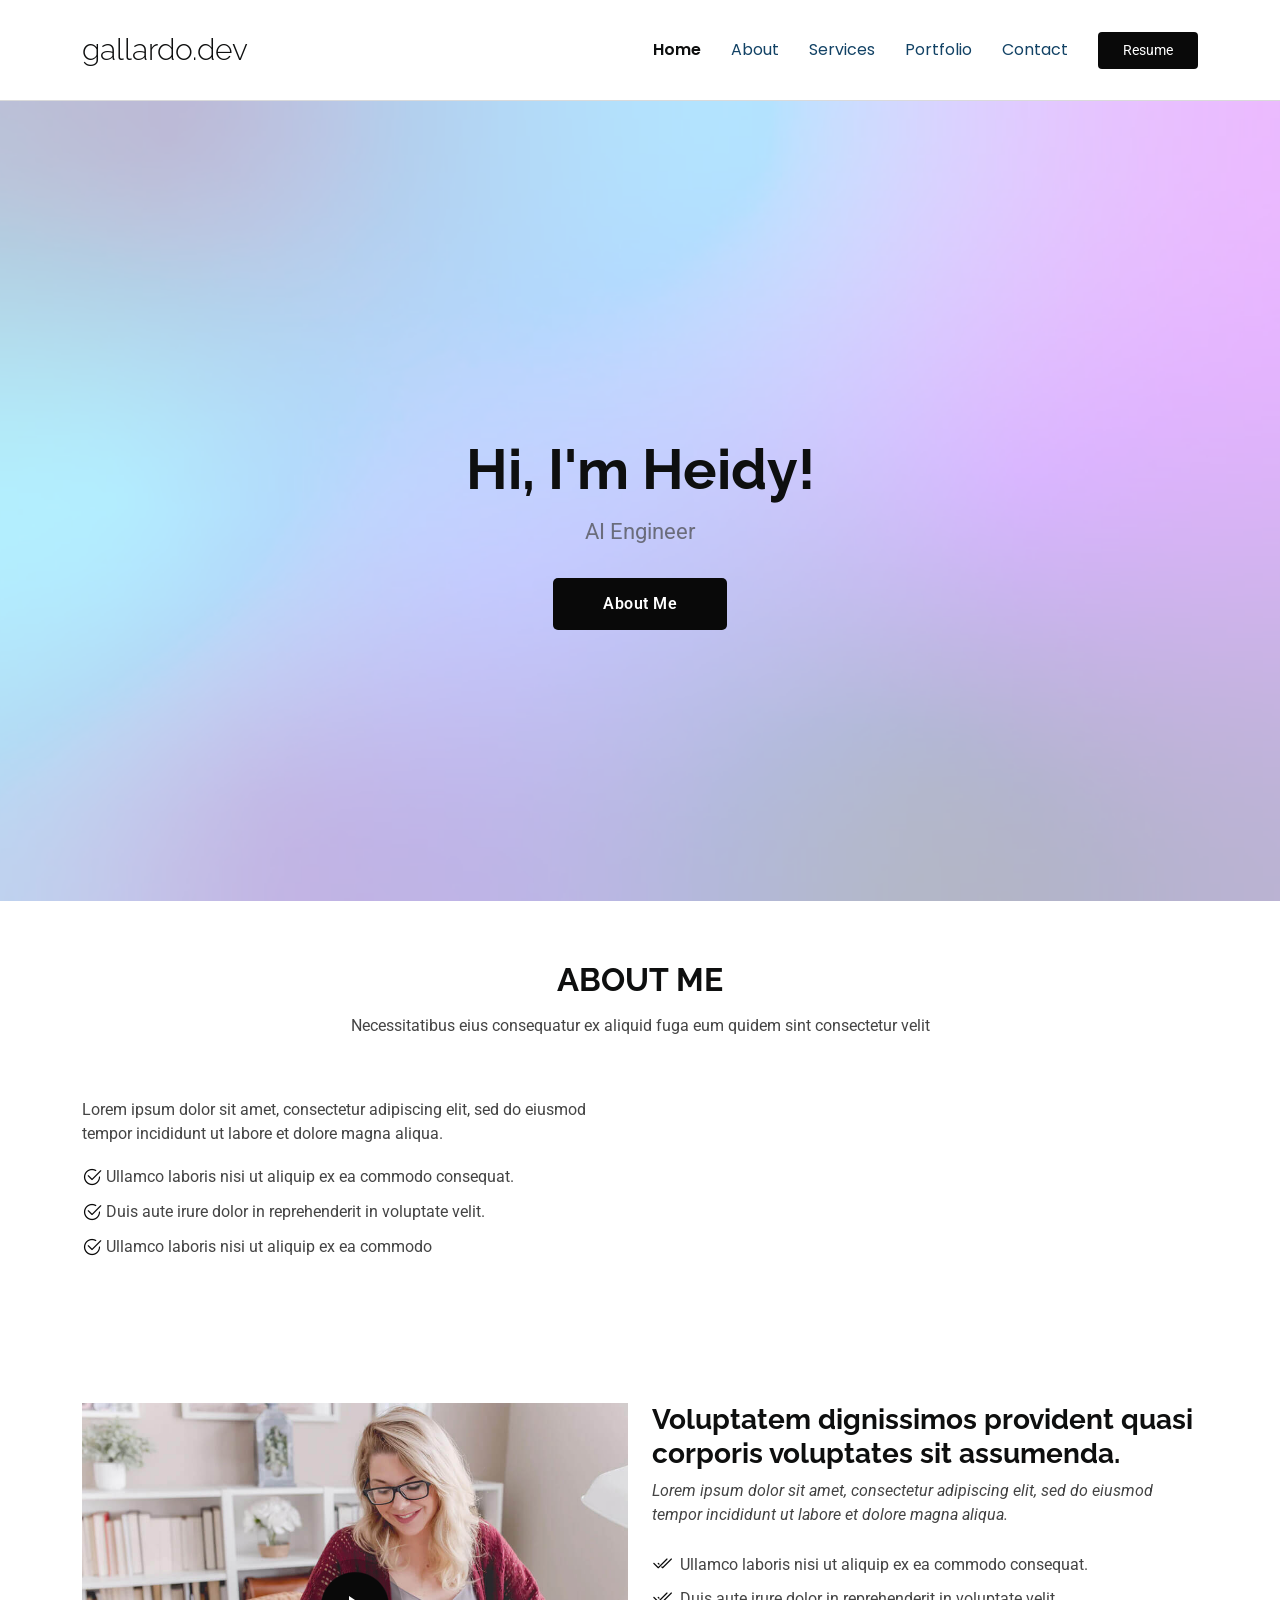
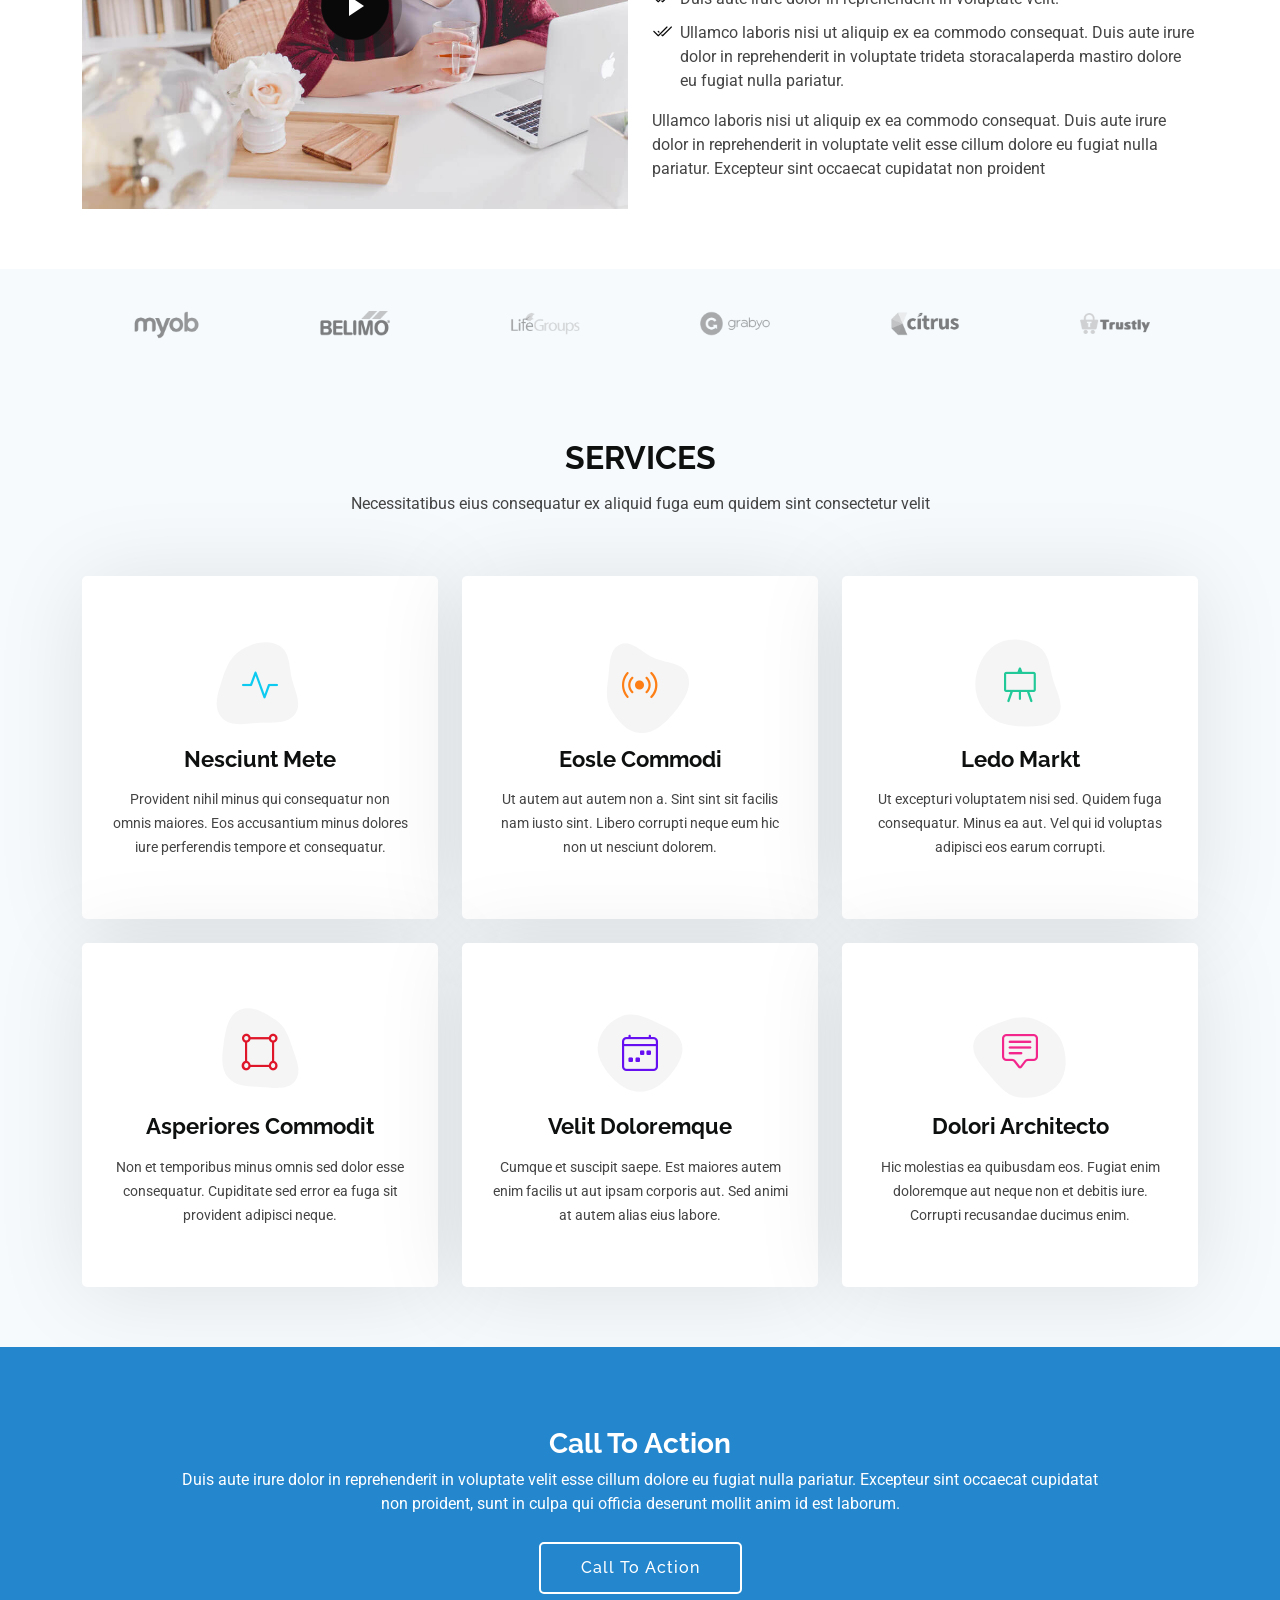
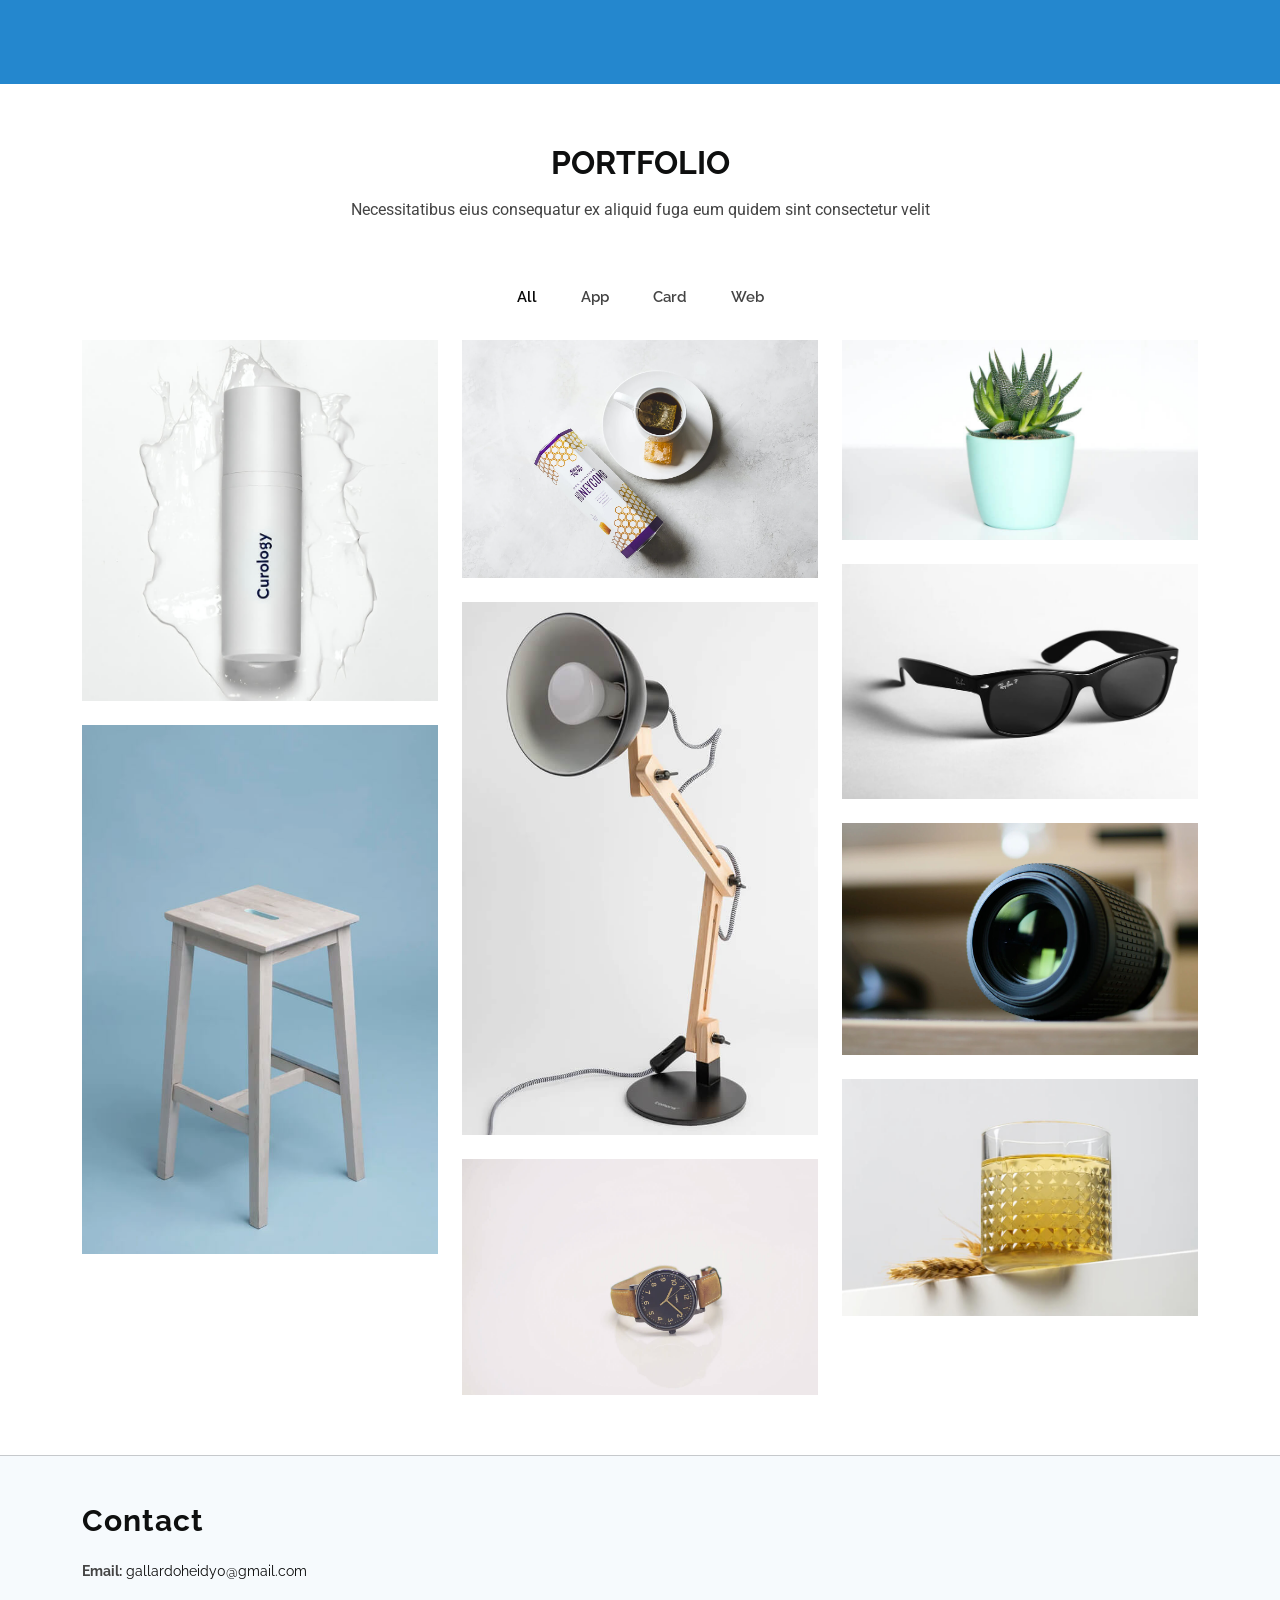
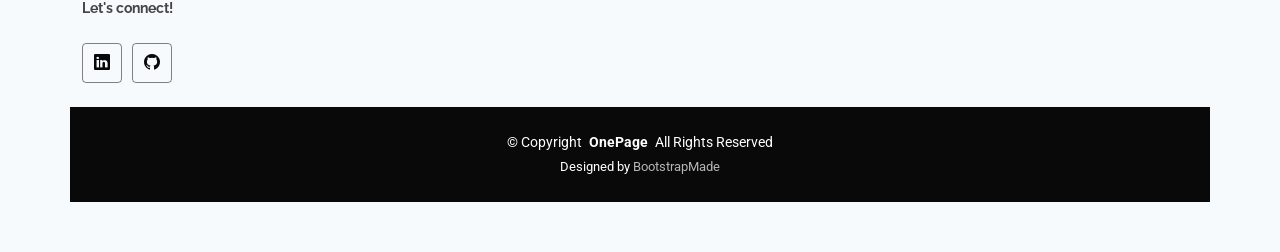
==== index.html @ 9259b92a "template theme updated" ====
<!DOCTYPE html>
<html lang="en">

<head>
  <meta charset="utf-8">
  <meta content="width=device-width, initial-scale=1.0" name="viewport">
  <title>Heidy Gallardo</title>
  <meta content="" name="description">
  <meta content="" name="keywords">

  <!-- Favicons -->
  <link href="assets/img/favicon.png" rel="icon">
  <link href="assets/img/apple-touch-icon.png" rel="apple-touch-icon">

  <!-- Fonts -->
  <link href="https://fonts.googleapis.com" rel="preconnect">
  <link href="https://fonts.gstatic.com" rel="preconnect" crossorigin>
  <link href="https://fonts.googleapis.com/css2?family=Roboto:ital,wght@0,100;0,300;0,400;0,500;0,700;0,900;1,100;1,300;1,400;1,500;1,700;1,900&family=Poppins:ital,wght@0,100;0,200;0,300;0,400;0,500;0,600;0,700;0,800;0,900;1,100;1,200;1,300;1,400;1,500;1,600;1,700;1,800;1,900&family=Raleway:ital,wght@0,100;0,200;0,300;0,400;0,500;0,600;0,700;0,800;0,900;1,100;1,200;1,300;1,400;1,500;1,600;1,700;1,800;1,900&display=swap" rel="stylesheet">

  <!-- Vendor CSS Files -->
  <link href="assets/vendor/bootstrap/css/bootstrap.min.css" rel="stylesheet">
  <link href="assets/vendor/bootstrap-icons/bootstrap-icons.css" rel="stylesheet">
  <link href="assets/vendor/aos/aos.css" rel="stylesheet">
  <link href="assets/vendor/glightbox/css/glightbox.min.css" rel="stylesheet">
  <link href="assets/vendor/swiper/swiper-bundle.min.css" rel="stylesheet">

  <!-- Main CSS File -->
  <link href="assets/css/main.css" rel="stylesheet">

  <!-- =======================================================
  * Template Name: OnePage
  * Template URL: https://bootstrapmade.com/onepage-multipurpose-bootstrap-template/
  * Updated: Jun 29 2024 with Bootstrap v5.3.3
  * Author: BootstrapMade.com
  * License: https://bootstrapmade.com/license/
  ======================================================== -->
</head>

<body class="index-page">

  <header id="header" class="header d-flex align-items-center sticky-top">
    <div class="container-fluid container-xl position-relative d-flex align-items-center">

      <a href="index.html" class="logo d-flex align-items-center me-auto">
        <!-- Uncomment the line below if you also wish to use an image logo -->
        <!-- <img src="assets/img/logo.png" alt=""> -->
        <h1 class="sitename">gallardo.dev</h1>
      </a>

      <nav id="navmenu" class="navmenu">
        <ul>
          <li><a href="#hero" class="active">Home<br></a></li>
          <li><a href="#about">About</a></li>
          <li><a href="#services">Services</a></li>
          <li><a href="#portfolio">Portfolio</a></li>
         
          <li><a href="#footer">Contact</a></li>
        </ul>
        <i class="mobile-nav-toggle d-xl-none bi bi-list"></i>
      </nav>

      <a class="btn-getstarted" href="#">Resume</a>

    </div>
  </header>

  <main class="main">

    <!-- Hero Section -->
    <section id="hero" class="hero section">

      <img src="assets/img/gradient-webpage.jpg" alt="" data-aos="fade-in" class="">

      <div class="container">
        <div class="row justify-content-center" data-aos="zoom-out">
          <div class="col-xl-7 col-lg-9 text-center">
            <h1>Hi, I'm Heidy!</h1>
            <p>AI Engineer</p>
          </div>
        </div>
        <div class="text-center" data-aos="zoom-out" data-aos-delay="100">
          <a href="#about" class="btn-get-started">About Me</a>
        </div>

      </div>

    </section><!-- /Hero Section -->

    <!-- About Section -->
    <section id="about" class="about section">

      <!-- Section Title -->
      <div class="container section-title" data-aos="fade-up">
        <h2>About Me<br></h2>
        <p>Necessitatibus eius consequatur ex aliquid fuga eum quidem sint consectetur velit</p>
      </div><!-- End Section Title -->

      <div class="container">

        <div class="row gy-4">

          <div class="col-lg-6 content" data-aos="fade-up" data-aos-delay="100">
            <p>
              Lorem ipsum dolor sit amet, consectetur adipiscing elit, sed do eiusmod tempor incididunt ut labore et dolore
              magna aliqua.
            </p>
            <ul>
              <li><i class="bi bi-check2-circle"></i> <span>Ullamco laboris nisi ut aliquip ex ea commodo consequat.</span></li>
              <li><i class="bi bi-check2-circle"></i> <span>Duis aute irure dolor in reprehenderit in voluptate velit.</span></li>
              <li><i class="bi bi-check2-circle"></i> <span>Ullamco laboris nisi ut aliquip ex ea commodo</span></li>
            </ul>
          </div>

        

        </div>

      </div>

    </section><!-- /About Section -->


    <!-- About Alt Section -->
    <section id="about-alt" class="about-alt section">

      <div class="container">

        <div class="row gy-4">
          <div class="col-lg-6 position-relative align-self-start" data-aos="fade-up" data-aos-delay="100">
            <img src="assets/img/about.jpg" class="img-fluid" alt="">
            <a href="https://www.youtube.com/watch?v=LXb3EKWsInQ" class="glightbox pulsating-play-btn"></a>
          </div>
          <div class="col-lg-6 content" data-aos="fade-up" data-aos-delay="200">
            <h3>Voluptatem dignissimos provident quasi corporis voluptates sit assumenda.</h3>
            <p class="fst-italic">
              Lorem ipsum dolor sit amet, consectetur adipiscing elit, sed do eiusmod tempor incididunt ut labore et dolore
              magna aliqua.
            </p>
            <ul>
              <li><i class="bi bi-check2-all"></i> <span>Ullamco laboris nisi ut aliquip ex ea commodo consequat.</span></li>
              <li><i class="bi bi-check2-all"></i> <span>Duis aute irure dolor in reprehenderit in voluptate velit.</span></li>
              <li><i class="bi bi-check2-all"></i> <span>Ullamco laboris nisi ut aliquip ex ea commodo consequat. Duis aute irure dolor in reprehenderit in voluptate trideta storacalaperda mastiro dolore eu fugiat nulla pariatur.</span></li>
            </ul>
            <p>
              Ullamco laboris nisi ut aliquip ex ea commodo consequat. Duis aute irure dolor in reprehenderit in voluptate
              velit esse cillum dolore eu fugiat nulla pariatur. Excepteur sint occaecat cupidatat non proident
            </p>
          </div>
        </div>

      </div>

    </section><!-- /About Alt Section -->

    <!-- Clients Section -->
    <section id="clients" class="clients section light-background">

      <div class="container" data-aos="fade-up">

        <div class="row gy-4">

          <div class="col-xl-2 col-md-3 col-6 client-logo">
            <img src="assets/img/clients/client-1.png" class="img-fluid" alt="">
          </div><!-- End Client Item codepath-->

          <div class="col-xl-2 col-md-3 col-6 client-logo">
            <img src="assets/img/clients/client-2.png" class="img-fluid" alt="">
          </div><!-- End Client Item rewriting the code-->

          <div class="col-xl-2 col-md-3 col-6 client-logo">
            <img src="assets/img/clients/client-3.png" class="img-fluid" alt="">
          </div><!-- End Client Item utrgv -->

          <div class="col-xl-2 col-md-3 col-6 client-logo">
            <img src="assets/img/clients/client-4.png" class="img-fluid" alt="">
          </div><!-- End Client Item -->

          <div class="col-xl-2 col-md-3 col-6 client-logo">
            <img src="assets/img/clients/client-5.png" class="img-fluid" alt="">
          </div><!-- End Client Item -->

          <div class="col-xl-2 col-md-3 col-6 client-logo">
            <img src="assets/img/clients/client-6.png" class="img-fluid" alt="">
          </div><!-- End Client Item -->

        </div>

      </div>

    </section><!-- /Clients Section -->

    

    <!-- Services Section -->
    <section id="services" class="services section light-background">

      <!-- Section Title -->
      <div class="container section-title" data-aos="fade-up">
        <h2>Services</h2>
        <p>Necessitatibus eius consequatur ex aliquid fuga eum quidem sint consectetur velit</p>
      </div><!-- End Section Title -->

      <div class="container">

        <div class="row gy-4">

          <div class="col-lg-4 col-md-6" data-aos="fade-up" data-aos-delay="100">
            <div class="service-item item-cyan position-relative">
              <div class="icon">
                <svg width="100" height="100" viewBox="0 0 600 600" xmlns="http://www.w3.org/2000/svg">
                  <path stroke="none" stroke-width="0" fill="#f5f5f5" d="M300,521.0016835830174C376.1290562159157,517.8887921683347,466.0731472004068,529.7835943286574,510.70327084640275,468.03025145048787C554.3714126377745,407.6079735673963,508.03601936045806,328.9844924480964,491.2728898941984,256.3432110539036C474.5976632858925,184.082847569629,479.9380746630129,96.60480741107993,416.23090153303,58.64404602377083C348.86323505073057,18.502131276798302,261.93793281208167,40.57373210992963,193.5410806939664,78.93577620505333C130.42746243093433,114.334589627462,98.30271207620316,179.96522072025542,76.75703585869454,249.04625023123273C51.97151888228291,328.5150500222984,13.704378332031375,421.85034740162234,66.52175969318436,486.19268352777647C119.04800174914682,550.1803526380478,217.28368757567262,524.383925680826,300,521.0016835830174"></path>
                </svg>
                <i class="bi bi-activity"></i>
              </div>
              <a href="service-details.html" class="stretched-link">
                <h3>Nesciunt Mete</h3>
              </a>
              <p>Provident nihil minus qui consequatur non omnis maiores. Eos accusantium minus dolores iure perferendis tempore et consequatur.</p>
            </div>
          </div><!-- End Service Item -->

          <div class="col-lg-4 col-md-6" data-aos="fade-up" data-aos-delay="200">
            <div class="service-item item-orange position-relative">
              <div class="icon">
                <svg width="100" height="100" viewBox="0 0 600 600" xmlns="http://www.w3.org/2000/svg">
                  <path stroke="none" stroke-width="0" fill="#f5f5f5" d="M300,582.0697525312426C382.5290701553225,586.8405444964366,449.9789794690241,525.3245884688669,502.5850820975895,461.55621195738473C556.606425686781,396.0723002908107,615.8543463187945,314.28637112970534,586.6730223649479,234.56875336149918C558.9533121215079,158.8439757836574,454.9685369536778,164.00468322053177,381.49747125262974,130.76875717737553C312.15926192815925,99.40240125094834,248.97055460311594,18.661163978235184,179.8680185752513,50.54337015887873C110.5421016452524,82.52863877960104,119.82277516462835,180.83849132639028,109.12597500060166,256.43424936330496C100.08760227029461,320.3096726198365,92.17705696193138,384.0621239912766,124.79988738764834,439.7174275375508C164.83382741302287,508.01625554203684,220.96474134820875,577.5009287672846,300,582.0697525312426"></path>
                </svg>
                <i class="bi bi-broadcast"></i>
              </div>
              <a href="service-details.html" class="stretched-link">
                <h3>Eosle Commodi</h3>
              </a>
              <p>Ut autem aut autem non a. Sint sint sit facilis nam iusto sint. Libero corrupti neque eum hic non ut nesciunt dolorem.</p>
            </div>
          </div><!-- End Service Item -->

          <div class="col-lg-4 col-md-6" data-aos="fade-up" data-aos-delay="300">
            <div class="service-item item-teal position-relative">
              <div class="icon">
                <svg width="100" height="100" viewBox="0 0 600 600" xmlns="http://www.w3.org/2000/svg">
                  <path stroke="none" stroke-width="0" fill="#f5f5f5" d="M300,541.5067337569781C382.14930387511276,545.0595476570109,479.8736841581634,548.3450877840088,526.4010558755058,480.5488172755941C571.5218469581645,414.80211281144784,517.5187510058486,332.0715597781072,496.52539010469104,255.14436215662573C477.37192572678356,184.95920475031193,473.57363656557914,105.61284051026155,413.0603344069578,65.22779650032875C343.27470386102294,18.654635553484475,251.2091493199835,5.337323636656869,175.0934190732945,40.62881213300186C97.87086631185822,76.43348514350839,51.98124368387456,156.15599469081315,36.44837278890362,239.84606092416172C21.716077023791087,319.22268207091537,43.775223500013084,401.1760424656574,96.891909868211,461.97329694683043C147.22146801428983,519.5804099606455,223.5754009179313,538.201503339737,300,541.5067337569781"></path>
                </svg>
                <i class="bi bi-easel"></i>
              </div>
              <a href="service-details.html" class="stretched-link">
                <h3>Ledo Markt</h3>
              </a>
              <p>Ut excepturi voluptatem nisi sed. Quidem fuga consequatur. Minus ea aut. Vel qui id voluptas adipisci eos earum corrupti.</p>
            </div>
          </div><!-- End Service Item -->

          <div class="col-lg-4 col-md-6" data-aos="fade-up" data-aos-delay="400">
            <div class="service-item item-red position-relative">
              <div class="icon">
                <svg width="100" height="100" viewBox="0 0 600 600" xmlns="http://www.w3.org/2000/svg">
                  <path stroke="none" stroke-width="0" fill="#f5f5f5" d="M300,503.46388370962813C374.79870501325706,506.71871716319447,464.8034551963731,527.1746412648533,510.4981551193396,467.86667711651364C555.9287308511215,408.9015244558933,512.6030010748507,327.5744911775523,490.211057578863,256.5855673507754C471.097692560561,195.9906835881958,447.69079081568157,138.11976852964426,395.19560036434837,102.3242989838813C329.3053358748298,57.3949838291264,248.02791733380457,8.279543830951368,175.87071277845988,42.242879143198664C103.41431057327972,76.34704239035025,93.79494320519305,170.9812938413882,81.28167332365135,250.07896920659033C70.17666984294237,320.27484674793965,64.84698225790005,396.69656628748305,111.28512138212992,450.4950937839243C156.20124167950087,502.5303643271138,231.32542653798444,500.4755392045468,300,503.46388370962813"></path>
                </svg>
                <i class="bi bi-bounding-box-circles"></i>
              </div>
              <a href="service-details.html" class="stretched-link">
                <h3>Asperiores Commodit</h3>
              </a>
              <p>Non et temporibus minus omnis sed dolor esse consequatur. Cupiditate sed error ea fuga sit provident adipisci neque.</p>
              <a href="service-details.html" class="stretched-link"></a>
            </div>
          </div><!-- End Service Item -->

          <div class="col-lg-4 col-md-6" data-aos="fade-up" data-aos-delay="500">
            <div class="service-item item-indigo position-relative">
              <div class="icon">
                <svg width="100" height="100" viewBox="0 0 600 600" xmlns="http://www.w3.org/2000/svg">
                  <path stroke="none" stroke-width="0" fill="#f5f5f5" d="M300,532.3542879108572C369.38199826031484,532.3153073249985,429.10787420159085,491.63046689027357,474.5244479745417,439.17860296908856C522.8885846962883,383.3225815378663,569.1668002868075,314.3205725914397,550.7432151929288,242.7694973846089C532.6665558377875,172.5657663291529,456.2379748765914,142.6223662098291,390.3689995646985,112.34683881706744C326.66090330228417,83.06452184765237,258.84405631176094,53.51806209861945,193.32584062364296,78.48882559362697C121.61183558270385,105.82097193414197,62.805066853699245,167.19869350419734,48.57481801355237,242.6138429142374C34.843463184063346,315.3850353017275,76.69343916112496,383.4422959591041,125.22947124332185,439.3748458443577C170.7312796277747,491.8107796887764,230.57421082200815,532.3932930995766,300,532.3542879108572"></path>
                </svg>
                <i class="bi bi-calendar4-week icon"></i>
              </div>
              <a href="service-details.html" class="stretched-link">
                <h3>Velit Doloremque</h3>
              </a>
              <p>Cumque et suscipit saepe. Est maiores autem enim facilis ut aut ipsam corporis aut. Sed animi at autem alias eius labore.</p>
              <a href="service-details.html" class="stretched-link"></a>
            </div>
          </div><!-- End Service Item -->

          <div class="col-lg-4 col-md-6" data-aos="fade-up" data-aos-delay="600">
            <div class="service-item item-pink position-relative">
              <div class="icon">
                <svg width="100" height="100" viewBox="0 0 600 600" xmlns="http://www.w3.org/2000/svg">
                  <path stroke="none" stroke-width="0" fill="#f5f5f5" d="M300,566.797414625762C385.7384707136149,576.1784315230908,478.7894351017131,552.8928747891023,531.9192734346935,484.94944893311C584.6109503024035,417.5663521118492,582.489472248146,322.67544863468447,553.9536738515405,242.03673114598146C529.1557734026468,171.96086150256528,465.24506316201064,127.66468636344209,395.9583748389544,100.7403814666027C334.2173773831606,76.7482773500951,269.4350130405921,84.62216499799875,207.1952322260088,107.2889140133804C132.92018162631612,134.33871894543012,41.79353780512637,160.00259165414826,22.644507872594943,236.69541883565114C3.319112789854554,314.0945973066697,72.72355303640163,379.243833228382,124.04198916343866,440.3218312028393C172.9286146004772,498.5055451809895,224.45579914871206,558.5317968840102,300,566.797414625762"></path>
                </svg>
                <i class="bi bi-chat-square-text"></i>
              </div>
              <a href="service-details.html" class="stretched-link">
                <h3>Dolori Architecto</h3>
              </a>
              <p>Hic molestias ea quibusdam eos. Fugiat enim doloremque aut neque non et debitis iure. Corrupti recusandae ducimus enim.</p>
              <a href="service-details.html" class="stretched-link"></a>
            </div>
          </div><!-- End Service Item -->

        </div>

      </div>

    </section><!-- /Services Section -->

    <!-- Call To Action Section -->
    <section id="call-to-action" class="call-to-action section accent-background">

      <div class="container">
        <div class="row justify-content-center" data-aos="zoom-in" data-aos-delay="100">
          <div class="col-xl-10">
            <div class="text-center">
              <h3>Call To Action</h3>
              <p>Duis aute irure dolor in reprehenderit in voluptate velit esse cillum dolore eu fugiat nulla pariatur. Excepteur sint occaecat cupidatat non proident, sunt in culpa qui officia deserunt mollit anim id est laborum.</p>
              <a class="cta-btn" href="#">Call To Action</a>
            </div>
          </div>
        </div>
      </div>

    </section><!-- /Call To Action Section -->

    <!-- Portfolio Section -->
    <section id="portfolio" class="portfolio section">

      <!-- Section Title -->
      <div class="container section-title" data-aos="fade-up">
        <h2>Portfolio</h2>
        <p>Necessitatibus eius consequatur ex aliquid fuga eum quidem sint consectetur velit</p>
      </div><!-- End Section Title -->

      <div class="container">

        <div class="isotope-layout" data-default-filter="*" data-layout="masonry" data-sort="original-order">

          <ul class="portfolio-filters isotope-filters" data-aos="fade-up" data-aos-delay="100">
            <li data-filter="*" class="filter-active">All</li>
            <li data-filter=".filter-app">App</li>
            <li data-filter=".filter-product">Card</li>
            <li data-filter=".filter-branding">Web</li>
          </ul><!-- End Portfolio Filters -->

          <div class="row gy-4 isotope-container" data-aos="fade-up" data-aos-delay="200">

            <div class="col-lg-4 col-md-6 portfolio-item isotope-item filter-app">
              <img src="assets/img/masonry-portfolio/masonry-portfolio-1.jpg" class="img-fluid" alt="">
              <div class="portfolio-info">
                <h4>App 1</h4>
                <p>Lorem ipsum, dolor sit</p>
                <a href="assets/img/masonry-portfolio/masonry-portfolio-1.jpg" title="App 1" data-gallery="portfolio-gallery-app" class="glightbox preview-link"><i class="bi bi-zoom-in"></i></a>
                <a href="portfolio-details.html" title="More Details" class="details-link"><i class="bi bi-link-45deg"></i></a>
              </div>
            </div><!-- End Portfolio Item -->

            <div class="col-lg-4 col-md-6 portfolio-item isotope-item filter-product">
              <img src="assets/img/masonry-portfolio/masonry-portfolio-2.jpg" class="img-fluid" alt="">
              <div class="portfolio-info">
                <h4>Product 1</h4>
                <p>Lorem ipsum, dolor sit</p>
                <a href="assets/img/masonry-portfolio/masonry-portfolio-2.jpg" title="Product 1" data-gallery="portfolio-gallery-product" class="glightbox preview-link"><i class="bi bi-zoom-in"></i></a>
                <a href="portfolio-details.html" title="More Details" class="details-link"><i class="bi bi-link-45deg"></i></a>
              </div>
            </div><!-- End Portfolio Item -->

            <div class="col-lg-4 col-md-6 portfolio-item isotope-item filter-branding">
              <img src="assets/img/masonry-portfolio/masonry-portfolio-3.jpg" class="img-fluid" alt="">
              <div class="portfolio-info">
                <h4>Branding 1</h4>
                <p>Lorem ipsum, dolor sit</p>
                <a href="assets/img/masonry-portfolio/masonry-portfolio-3.jpg" title="Branding 1" data-gallery="portfolio-gallery-branding" class="glightbox preview-link"><i class="bi bi-zoom-in"></i></a>
                <a href="portfolio-details.html" title="More Details" class="details-link"><i class="bi bi-link-45deg"></i></a>
              </div>
            </div><!-- End Portfolio Item -->

            <div class="col-lg-4 col-md-6 portfolio-item isotope-item filter-app">
              <img src="assets/img/masonry-portfolio/masonry-portfolio-4.jpg" class="img-fluid" alt="">
              <div class="portfolio-info">
                <h4>App 2</h4>
                <p>Lorem ipsum, dolor sit</p>
                <a href="assets/img/masonry-portfolio/masonry-portfolio-4.jpg" title="App 2" data-gallery="portfolio-gallery-app" class="glightbox preview-link"><i class="bi bi-zoom-in"></i></a>
                <a href="portfolio-details.html" title="More Details" class="details-link"><i class="bi bi-link-45deg"></i></a>
              </div>
            </div><!-- End Portfolio Item -->

            <div class="col-lg-4 col-md-6 portfolio-item isotope-item filter-product">
              <img src="assets/img/masonry-portfolio/masonry-portfolio-5.jpg" class="img-fluid" alt="">
              <div class="portfolio-info">
                <h4>Product 2</h4>
                <p>Lorem ipsum, dolor sit</p>
                <a href="assets/img/masonry-portfolio/masonry-portfolio-5.jpg" title="Product 2" data-gallery="portfolio-gallery-product" class="glightbox preview-link"><i class="bi bi-zoom-in"></i></a>
                <a href="portfolio-details.html" title="More Details" class="details-link"><i class="bi bi-link-45deg"></i></a>
              </div>
            </div><!-- End Portfolio Item -->

            <div class="col-lg-4 col-md-6 portfolio-item isotope-item filter-branding">
              <img src="assets/img/masonry-portfolio/masonry-portfolio-6.jpg" class="img-fluid" alt="">
              <div class="portfolio-info">
                <h4>Branding 2</h4>
                <p>Lorem ipsum, dolor sit</p>
                <a href="assets/img/masonry-portfolio/masonry-portfolio-3.jpg" title="Branding 2" data-gallery="portfolio-gallery-branding" class="glightbox preview-link"><i class="bi bi-zoom-in"></i></a>
                <a href="portfolio-details.html" title="More Details" class="details-link"><i class="bi bi-link-45deg"></i></a>
              </div>
            </div><!-- End Portfolio Item -->

            <div class="col-lg-4 col-md-6 portfolio-item isotope-item filter-app">
              <img src="assets/img/masonry-portfolio/masonry-portfolio-7.jpg" class="img-fluid" alt="">
              <div class="portfolio-info">
                <h4>App 3</h4>
                <p>Lorem ipsum, dolor sit</p>
                <a href="assets/img/masonry-portfolio/masonry-portfolio-7.jpg" title="App 3" data-gallery="portfolio-gallery-app" class="glightbox preview-link"><i class="bi bi-zoom-in"></i></a>
                <a href="portfolio-details.html" title="More Details" class="details-link"><i class="bi bi-link-45deg"></i></a>
              </div>
            </div><!-- End Portfolio Item -->

            <div class="col-lg-4 col-md-6 portfolio-item isotope-item filter-product">
              <img src="assets/img/masonry-portfolio/masonry-portfolio-8.jpg" class="img-fluid" alt="">
              <div class="portfolio-info">
                <h4>Product 3</h4>
                <p>Lorem ipsum, dolor sit</p>
                <a href="assets/img/masonry-portfolio/masonry-portfolio-8.jpg" title="Product 3" data-gallery="portfolio-gallery-product" class="glightbox preview-link"><i class="bi bi-zoom-in"></i></a>
                <a href="portfolio-details.html" title="More Details" class="details-link"><i class="bi bi-link-45deg"></i></a>
              </div>
            </div><!-- End Portfolio Item -->

            <div class="col-lg-4 col-md-6 portfolio-item isotope-item filter-branding">
              <img src="assets/img/masonry-portfolio/masonry-portfolio-9.jpg" class="img-fluid" alt="">
              <div class="portfolio-info">
                <h4>Branding 3</h4>
                <p>Lorem ipsum, dolor sit</p>
                <a href="assets/img/masonry-portfolio/masonry-portfolio-9.jpg" title="Branding 2" data-gallery="portfolio-gallery-branding" class="glightbox preview-link"><i class="bi bi-zoom-in"></i></a>
                <a href="portfolio-details.html" title="More Details" class="details-link"><i class="bi bi-link-45deg"></i></a>
              </div>
            </div><!-- End Portfolio Item -->

          </div><!-- End Portfolio Container -->

        </div>

      </div>

    </section><!-- /Portfolio Section -->


  </main>

  <footer id="footer" class="footer light-background">

    <div class="container footer-top">
      <div class="row gy-4">
        
        <div class="col-lg-5 col-md-12 footer-about">
          <a href="index.html" class="logo d-flex align-items-center">
            <span class="sitename">Contact</span>
          </a>
          <p><strong>Email:</strong> 
            <a href="">  gallardoheidy0@gmail.com</a>
          </p>
          <p>
        
        </p>

        <p><strong>Let's connect!</strong> </p>

          <div class="social-links d-flex mt-4">
            <a href="https://www.linkedin.com/in/heidy-gallardo"><i class="bi bi-linkedin"></i></a>
            <a href="https://github.com/heidygallardo"><i class="bi bi-github"></i></a>

          </div>
        </div>

      
        <!--
        <div class="col-lg-3 col-md-12 footer-contact text-center text-md-start">
          <span class="sitename">Contact</span>
        </div>-->
    

      </div>
    </div>

    <div class="container copyright text-center mt-4">
      <p>© <span>Copyright</span> <strong class="px-1 sitename">OnePage</strong> <span>All Rights Reserved</span></p>
      <div class="credits">
        <!-- All the links in the footer should remain intact. -->
        <!-- You can delete the links only if you've purchased the pro version. -->
        <!-- Licensing information: https://bootstrapmade.com/license/ -->
        <!-- Purchase the pro version with working PHP/AJAX contact form: [buy-url] -->
        Designed by <a href="https://bootstrapmade.com/">BootstrapMade</a>
      </div>
    </div>

  </footer>

  <!-- Scroll Top -->
  <a href="#" id="scroll-top" class="scroll-top d-flex align-items-center justify-content-center"><i class="bi bi-arrow-up-short"></i></a>

  <!-- Preloader -->
  <div id="preloader"></div>

  <!-- Vendor JS Files -->
  <script src="assets/vendor/bootstrap/js/bootstrap.bundle.min.js"></script>
  <script src="assets/vendor/php-email-form/validate.js"></script>
  <script src="assets/vendor/aos/aos.js"></script>
  <script src="assets/vendor/purecounter/purecounter_vanilla.js"></script>
  <script src="assets/vendor/glightbox/js/glightbox.min.js"></script>
  <script src="assets/vendor/swiper/swiper-bundle.min.js"></script>
  <script src="assets/vendor/imagesloaded/imagesloaded.pkgd.min.js"></script>
  <script src="assets/vendor/isotope-layout/isotope.pkgd.min.js"></script>

  <!-- Main JS File -->
  <script src="assets/js/main.js"></script>

</body>

</html>
---- assets/css/main.css ----
/**
* Template Name: OnePage
* Template URL: https://bootstrapmade.com/onepage-multipurpose-bootstrap-template/
* Updated: Jun 29 2024 with Bootstrap v5.3.3
* Author: BootstrapMade.com
* License: https://bootstrapmade.com/license/
*/

/*--------------------------------------------------------------
# Font & Color Variables
# Help: https://bootstrapmade.com/color-system/
--------------------------------------------------------------*/
/* Fonts */
:root {
  --default-font: "Roboto",  system-ui, -apple-system, "Segoe UI", Roboto, "Helvetica Neue", Arial, "Noto Sans", "Liberation Sans", sans-serif, "Apple Color Emoji", "Segoe UI Emoji", "Segoe UI Symbol", "Noto Color Emoji";
  --heading-font: "Raleway",  sans-serif;
  --nav-font: "Poppins",  sans-serif;
}

/*
/* Global Colors - The following color variables are used throughout the website. Updating them here will change the color scheme of the entire website */
:root { 
  --background-color: #ffffff; /* Background color for the entire website, including individual sections */
  --default-color: #444444; /* Default color used for the majority of the text content across the entire website */
  --heading-color: #0e0f0f; /* Color for headings, subheadings and title throughout the website */
  --accent-color: #090909; /* Accent color that represents your brand on the website. It's used for buttons, links, and other elements that need to stand out */
  --surface-color: #ffffff; /* The surface color is used as a background of boxed elements within sections, such as cards, icon boxes, or other elements that require a visual separation from the global background. */
  --contrast-color: #ffffff; /* Contrast color for text, ensuring readability against backgrounds of accent, heading, or default colors. */

  /* original colors: 
  --background-color: #ffffff; 
  --default-color: #444444; 
  --heading-color: #124265; 
  --accent-color: #2487ce; 
  --surface-color: #ffffff; 
  --contrast-color: #ffffff; 
   */

}
/* Global Colors - The following color variables are used throughout the website. Updating them here will change the color scheme of the entire website 
:root { 
  --background-color: #15202B; 
  --default-color: #444444; 
  --heading-color: #fff; 
  --accent-color: #24cec6;
  --surface-color: #ffffff; 
  --contrast-color: #ffffff; 
}
*/

/* Nav Menu Colors - The following color variables are used specifically for the navigation menu. They are separate from the global colors to allow for more customization options */
:root {
  --nav-color: #124265;  /* The default color of the main navmenu links */
  --nav-hover-color: #0e0f0f; /* Applied to main navmenu links when they are hovered over or active */
  --nav-mobile-background-color: #ffffff; /* Used as the background color for mobile navigation menu */
  --nav-dropdown-background-color: #ffffff; /* Used as the background color for dropdown items that appear when hovering over primary navigation items */
  --nav-dropdown-color: #124265; /* Used for navigation links of the dropdown items in the navigation menu. */
  --nav-dropdown-hover-color: #0e0f0f; /* Similar to --nav-hover-color, this color is applied to dropdown navigation links when they are hovered over. */
}

/* Color Presets - These classes override global colors when applied to any section or element, providing reuse of the sam color scheme. */

.light-background {
  --background-color: #f6fafd;
  --surface-color: #ffffff;
}

.dark-background {
  --background-color: #060606;
  --default-color: #ffffff;
  --heading-color: #ffffff;
  --surface-color: #252525;
  --contrast-color: #ffffff;
}

.accent-background {
  --background-color: #2487ce;
  --default-color: #ffffff;
  --heading-color: #ffffff;
  --accent-color: #ffffff;
  --surface-color: #469fdf;
  --contrast-color: #ffffff;
}

/* Smooth scroll */
:root {
  scroll-behavior: smooth;
}

/*--------------------------------------------------------------
# General Styling & Shared Classes
--------------------------------------------------------------*/
body {
  color: var(--default-color);
  background-color: var(--background-color);
  font-family: var(--default-font);
}

a {
  color: var(--accent-color);
  text-decoration: none;
  transition: 0.3s;
}

a:hover {
  color: color-mix(in srgb, var(--accent-color), transparent 25%);
  text-decoration: none;
}

h1,
h2,
h3,
h4,
h5,
h6 {
  color: var(--heading-color);
  font-family: var(--heading-font);
}

/* Pulsating Play Button
------------------------------*/
.pulsating-play-btn {
  width: 94px;
  height: 94px;
  background: radial-gradient(var(--accent-color) 50%, color-mix(in srgb, var(--accent-color), transparent 75%) 52%);
  border-radius: 50%;
  display: block;
  position: relative;
  overflow: hidden;
}

.pulsating-play-btn:before {
  content: "";
  position: absolute;
  width: 120px;
  height: 120px;
  animation-delay: 0s;
  animation: pulsate-play-btn 2s;
  animation-direction: forwards;
  animation-iteration-count: infinite;
  animation-timing-function: steps;
  opacity: 1;
  border-radius: 50%;
  border: 5px solid color-mix(in srgb, var(--accent-color), transparent 30%);
  top: -15%;
  left: -15%;
  background: rgba(198, 16, 0, 0);
}

.pulsating-play-btn:after {
  content: "";
  position: absolute;
  left: 50%;
  top: 50%;
  transform: translateX(-40%) translateY(-50%);
  width: 0;
  height: 0;
  border-top: 10px solid transparent;
  border-bottom: 10px solid transparent;
  border-left: 15px solid #fff;
  z-index: 100;
  transition: all 400ms cubic-bezier(0.55, 0.055, 0.675, 0.19);
}

.pulsating-play-btn:hover:before {
  content: "";
  position: absolute;
  left: 50%;
  top: 50%;
  transform: translateX(-40%) translateY(-50%);
  width: 0;
  height: 0;
  border: none;
  border-top: 10px solid transparent;
  border-bottom: 10px solid transparent;
  border-left: 15px solid #fff;
  z-index: 200;
  animation: none;
  border-radius: 0;
}

.pulsating-play-btn:hover:after {
  border-left: 15px solid var(--accent-color);
  transform: scale(20);
}

@keyframes pulsate-play-btn {
  0% {
    transform: scale(0.6, 0.6);
    opacity: 1;
  }

  100% {
    transform: scale(1, 1);
    opacity: 0;
  }
}

/* PHP Email Form Messages
------------------------------*/
.php-email-form .error-message {
  display: none;
  background: #df1529;
  color: #ffffff;
  text-align: left;
  padding: 15px;
  margin-bottom: 24px;
  font-weight: 600;
}

.php-email-form .sent-message {
  display: none;
  color: #ffffff;
  background: #059652;
  text-align: center;
  padding: 15px;
  margin-bottom: 24px;
  font-weight: 600;
}

.php-email-form .loading {
  display: none;
  background: var(--surface-color);
  text-align: center;
  padding: 15px;
  margin-bottom: 24px;
}

.php-email-form .loading:before {
  content: "";
  display: inline-block;
  border-radius: 50%;
  width: 24px;
  height: 24px;
  margin: 0 10px -6px 0;
  border: 3px solid var(--accent-color);
  border-top-color: var(--surface-color);
  animation: php-email-form-loading 1s linear infinite;
}

@keyframes php-email-form-loading {
  0% {
    transform: rotate(0deg);
  }

  100% {
    transform: rotate(360deg);
  }
}

/*--------------------------------------------------------------
# Global Header
--------------------------------------------------------------*/
.header {
  color: var(--default-color);
  background-color: var(--background-color);
  padding: 20px 0;
  transition: all 0.5s;
  z-index: 997;
  border-bottom: 1px solid color-mix(in srgb, var(--accent-color), transparent 85%);
}

.header .logo {
  line-height: 1;
}

.header .logo img {
  max-height: 36px;
  margin-right: 8px;
}

.header .logo h1 {
  font-size: 30px;
  margin: 0;
  font-weight: 300;
  color: var(--heading-color);
}

.header .btn-getstarted,
.header .btn-getstarted:focus {
  color: var(--contrast-color);
  background: var(--accent-color);
  font-size: 14px;
  padding: 8px 25px;
  margin: 0 0 0 30px;
  border-radius: 4px;
  transition: 0.3s;
}

.header .btn-getstarted:hover,
.header .btn-getstarted:focus:hover {
  color: var(--contrast-color);
  background: color-mix(in srgb, var(--accent-color), transparent 15%);
}

@media (max-width: 1200px) {
  .header .logo {
    order: 1;
  }

  .header .btn-getstarted {
    order: 2;
    margin: 0 15px 0 0;
    padding: 6px 15px;
  }

  .header .navmenu {
    order: 3;
  }
}

.scrolled .header {
  border-color: var(--contrast-color);
  box-shadow: 0px 0 18px rgba(0, 0, 0, 0.1);
}

/*--------------------------------------------------------------
# Navigation Menu
--------------------------------------------------------------*/
/* Navmenu - Desktop */
@media (min-width: 1200px) {
  .navmenu {
    padding: 0;
  }

  .navmenu ul {
    margin: 0;
    padding: 0;
    display: flex;
    list-style: none;
    align-items: center;
  }

  .navmenu li {
    position: relative;
  }

  .navmenu a,
  .navmenu a:focus {
    color: var(--nav-color);
    padding: 18px 15px;
    font-size: 16px;
    font-family: var(--nav-font);
    font-weight: 400;
    display: flex;
    align-items: center;
    justify-content: space-between;
    white-space: nowrap;
    transition: 0.3s;
  }

  .navmenu a i,
  .navmenu a:focus i {
    font-size: 12px;
    line-height: 0;
    margin-left: 5px;
    transition: 0.3s;
  }

  .navmenu li:last-child a {
    padding-right: 0;
  }

  .navmenu li:hover>a,
  .navmenu .active,
  .navmenu .active:focus {
    color: var(--nav-hover-color);
    font-weight: 600; /* added font*/ 
  }

  .navmenu .dropdown ul {
    margin: 0;
    padding: 10px 0;
    background: var(--nav-dropdown-background-color);
    display: block;
    position: absolute;
    visibility: hidden;
    left: 14px;
    top: 130%;
    opacity: 0;
    transition: 0.3s;
    border-radius: 4px;
    z-index: 99;
    box-shadow: 0px 0px 30px rgba(0, 0, 0, 0.1);
    
  }

  .navmenu .dropdown ul li {
    min-width: 200px;
  }

  .navmenu .dropdown ul a {
    padding: 10px 20px;
    font-size: 15px;
    text-transform: none;
    color: var(--nav-dropdown-color);
  }

  .navmenu .dropdown ul a i {
    font-size: 12px;
  }

  .navmenu .dropdown ul a:hover,
  .navmenu .dropdown ul .active:hover,
  .navmenu .dropdown ul li:hover>a {
    color: var(--nav-dropdown-hover-color);
  }

  .navmenu .dropdown:hover>ul {
    opacity: 1;
    top: 100%;
    visibility: visible;
  }

  .navmenu .dropdown .dropdown ul {
    top: 0;
    left: -90%;
    visibility: hidden;
  }

  .navmenu .dropdown .dropdown:hover>ul {
    opacity: 1;
    top: 0;
    left: -100%;
    visibility: visible;
  }
}

/* Navmenu - Mobile */
@media (max-width: 1199px) {
  .mobile-nav-toggle {
    color: var(--nav-color);
    font-size: 28px;
    line-height: 0;
    margin-right: 10px;
    cursor: pointer;
    transition: color 0.3s;
  }

  .navmenu {
    padding: 0;
    z-index: 9997;
  }

  .navmenu ul {
    display: none;
    position: absolute;
    inset: 60px 20px 20px 20px;
    padding: 10px 0;
    margin: 0;
    border-radius: 6px;
    background-color: var(--nav-mobile-background-color);
    overflow-y: auto;
    transition: 0.3s;
    z-index: 9998;
    box-shadow: 0px 0px 30px rgba(0, 0, 0, 0.1);
  }

  .navmenu a,
  .navmenu a:focus {
    color: var(--nav-dropdown-color);
    padding: 10px 20px;
    font-family: var(--nav-font);
    font-size: 17px;
    font-weight: 500;
    display: flex;
    align-items: center;
    justify-content: space-between;
    white-space: nowrap;
    transition: 0.3s;
  }

  .navmenu a i,
  .navmenu a:focus i {
    font-size: 12px;
    line-height: 0;
    margin-left: 5px;
    width: 30px;
    height: 30px;
    display: flex;
    align-items: center;
    justify-content: center;
    border-radius: 50%;
    transition: 0.3s;
    background-color: color-mix(in srgb, var(--accent-color), transparent 90%);
  }

  .navmenu a i:hover,
  .navmenu a:focus i:hover {
    background-color: var(--accent-color);
    color: var(--contrast-color); 
  }

  .navmenu a:hover,
  .navmenu .active,
  .navmenu .active:focus {
    color: var(--nav-dropdown-hover-color);
  }

  .navmenu .active i,
  .navmenu .active:focus i {
    background-color: var(--accent-color);
    color: var(--contrast-color);
    transform: rotate(180deg);
  }

  .navmenu .dropdown ul {
    position: static;
    display: none;
    z-index: 99;
    padding: 10px 0;
    margin: 10px 20px;
    background-color: var(--nav-dropdown-background-color);
    border: 1px solid color-mix(in srgb, var(--default-color), transparent 90%);
    box-shadow: none;
    transition: all 0.5s ease-in-out;
  }

  .navmenu .dropdown ul ul {
    background-color: rgba(33, 37, 41, 0.1);
  }

  .navmenu .dropdown>.dropdown-active {
    display: block;
    background-color: rgba(33, 37, 41, 0.03);
  }

  .mobile-nav-active {
    overflow: hidden;
  }

  .mobile-nav-active .mobile-nav-toggle {
    color: #fff;
    position: absolute;
    font-size: 32px;
    top: 15px;
    right: 15px;
    margin-right: 0;
    z-index: 9999;
  }

  .mobile-nav-active .navmenu {
    position: fixed;
    overflow: hidden;
    inset: 0;
    background: rgba(33, 37, 41, 0.8);
    transition: 0.3s;
  }

  .mobile-nav-active .navmenu>ul {
    display: block;
  }
}

/*--------------------------------------------------------------
# Global Footer
--------------------------------------------------------------*/
.footer {
  color: var(--default-color);
  background-color: var(--background-color);
  border-top: 1px solid color-mix(in srgb, var(--accent-color), transparent 80%);
  font-size: 14px;
  padding-bottom: 50px;
  position: relative;
}

.footer .footer-top {
  padding-top: 50px;
}

.footer .footer-about .logo {
  line-height: 1;
  margin-bottom: 25px;
}

.footer .footer-about .logo img {
  max-height: 40px;
  margin-right: 6px;
}

.footer .footer-about .logo span {
  color: var(--heading-color);
  font-size: 30px;
  font-weight: 700;
  letter-spacing: 1px;
  font-family: var(--heading-font);
}

.footer .footer-about p {
  font-size: 14px;
  font-family: var(--heading-font);
}

.footer .social-links a {
  display: flex;
  align-items: center;
  justify-content: center;
  width: 40px;
  height: 40px;
  border-radius: 4px;
  border: 1px solid color-mix(in srgb, var(--accent-color), transparent 50%);
  font-size: 16px;
  color: var(--accent-color);
  margin-right: 10px;
  transition: 0.3s;
}

.footer .social-links a:hover {
  background-color: var(--accent-color);
  color: var(--contrast-color);
  border-color: var(--accent-color);
}

.footer h4 {
  font-size: 16px;
  font-weight: bold;
  position: relative;
  padding-bottom: 12px;
}

.footer .footer-links {
  margin-bottom: 30px;
}

.footer .footer-links ul {
  list-style: none;
  padding: 0;
  margin: 0;
}

.footer .footer-links ul i {
  padding-right: 2px;
  font-size: 12px;
  line-height: 0;
}

.footer .footer-links ul li {
  padding: 10px 0;
  display: flex;
  align-items: center;
}

.footer .footer-links ul li:first-child {
  padding-top: 0;
}

.footer .footer-links ul a {
  color: color-mix(in srgb, var(--default-color), transparent 20%);
  display: inline-block;
  line-height: 1;
}

.footer .footer-links ul a:hover {
  color: var(--accent-color);
}

.footer .footer-contact p {
  margin-bottom: 5px;
}

.footer .copyright {
  padding-top: 25px;
  padding-bottom: 25px;
  background-color: var(--accent-color);
  color: var(--contrast-color);
}

.footer .copyright p {
  margin-bottom: 0;
}

.footer .credits {
  margin-top: 4px;
  font-size: 13px;
}

.footer .credits a {
  color: color-mix(in srgb, var(--contrast-color), transparent 30%);
}

/*--------------------------------------------------------------
# Preloader
--------------------------------------------------------------*/
#preloader {
  position: fixed;
  inset: 0;
  z-index: 999999;
  overflow: hidden;
  background: var(--background-color);
  transition: all 0.6s ease-out;
}

#preloader:before {
  content: "";
  position: fixed;
  top: calc(50% - 30px);
  left: calc(50% - 30px);
  border: 6px solid #ffffff;
  border-color: var(--accent-color) transparent var(--accent-color) transparent;
  border-radius: 50%;
  width: 60px;
  height: 60px;
  animation: animate-preloader 1.5s linear infinite;
}

@keyframes animate-preloader {
  0% {
    transform: rotate(0deg);
  }

  100% {
    transform: rotate(360deg);
  }
}

/*--------------------------------------------------------------
# Scroll Top Button
--------------------------------------------------------------*/
.scroll-top {
  position: fixed;
  visibility: hidden;
  opacity: 0;
  right: 15px;
  bottom: 15px;
  z-index: 99999;
  background-color: var(--accent-color);
  width: 40px;
  height: 40px;
  border-radius: 4px;
  transition: all 0.4s;
}

.scroll-top i {
  font-size: 24px;
  color: var(--contrast-color);
  line-height: 0;
}

.scroll-top:hover {
  background-color: color-mix(in srgb, var(--accent-color), transparent 20%);
  color: var(--contrast-color);
}

.scroll-top.active {
  visibility: visible;
  opacity: 1;
}

/*--------------------------------------------------------------
# Disable aos animation delay on mobile devices
--------------------------------------------------------------*/
@media screen and (max-width: 768px) {
  [data-aos-delay] {
    transition-delay: 0 !important;
  }
}

/*--------------------------------------------------------------
# Global Page Titles & Breadcrumbs
--------------------------------------------------------------*/
.page-title {
  color: var(--default-color);
  background-color: var(--background-color);
  padding: 120px 0;
  text-align: center;
  position: relative;
}

.page-title h1 {
  font-size: 42px;
  font-weight: 700;
  margin-bottom: 10px;
}

.page-title .breadcrumbs ol {
  display: flex;
  flex-wrap: wrap;
  list-style: none;
  justify-content: center;
  padding: 0;
  margin: 0;
  font-size: 16px;
  font-weight: 400;
}

.page-title .breadcrumbs ol a {
  color: color-mix(in srgb, var(--default-color), transparent 20%);
}

.page-title .breadcrumbs ol li+li {
  padding-left: 10px;
}

.page-title .breadcrumbs ol li+li::before {
  content: "/";
  display: inline-block;
  padding-right: 10px;
  color: color-mix(in srgb, var(--default-color), transparent 70%);
}

/*--------------------------------------------------------------
# Global Sections
--------------------------------------------------------------*/
section,
.section {
  color: var(--default-color);
  background-color: var(--background-color);
  padding: 60px 0;
  scroll-margin-top: 100px;
  overflow: clip;
}

@media (max-width: 1199px) {

  section,
  .section {
    scroll-margin-top: 76px;
  }
}

/*--------------------------------------------------------------
# Global Section Titles
--------------------------------------------------------------*/
.section-title {
  text-align: center;
  padding-bottom: 60px;
  position: relative;
}

.section-title h2 {
  font-size: 32px;
  font-weight: 700;
  margin-bottom: 15px;
  text-transform: uppercase;
}

.section-title p {
  margin-bottom: 0;
}

/*--------------------------------------------------------------
# Hero Section
--------------------------------------------------------------*/
.hero {
  width: 100%;
  min-height: calc(100vh - 100px);
  position: relative;
  display: flex;
  align-items: center;
  justify-content: center;
  padding: 120px 0 60px 0;
  overflow: hidden;
}

.hero:before {
  content: "";
  background: color-mix(in srgb, var(--background-color), transparent 30%);
  position: absolute;
  inset: 0;
  z-index: 2;
}

.hero img {
  position: absolute;
  inset: 0;
  display: block;
  width: 100%;
  height: 100%;
  object-fit: cover;
  z-index: 1;
}

.hero .container {
  position: relative;
  z-index: 3;
}

.hero h1 {
  margin: 0;
  font-size: 56px;
  font-weight: 700;
  line-height: 72px;
}

.hero p {
  margin: 10px 0 0 0;
  font-size: 22px;
  color: color-mix(in srgb, var(--default-color), transparent 30%);
}

@media (max-width: 992px) {
  .hero h1 {
    font-size: 28px;
    line-height: 36px;
  }

  .hero p {
    font-size: 18px;
    line-height: 24px;
  }
}

.hero .btn-get-started {
  color: var(--contrast-color);
  background: var(--accent-color);
  font-weight: 600;
  font-size: 16px;
  letter-spacing: 0.5px;
  display: inline-block;
  padding: 14px 50px;
  border-radius: 5px;
  transition: 0.5s;
  margin-top: 30px;
}

.hero .btn-get-started:hover {
  background: color-mix(in srgb, var(--accent-color), transparent 15%);
}

.hero .icon-box {
  background-color: var(--surface-color);
  padding: 50px 30px;
  position: relative;
  overflow: hidden;
  box-shadow: 0 0 29px 0 rgba(0, 0, 0, 0.1);
  transition: all 0.3s ease-in-out;
  border-radius: 8px;
  z-index: 1;
  height: 100%;
  width: 100%;
}

.hero .icon-box .title {
  font-weight: 700;
  margin-bottom: 15px;
  font-size: 18px;
}

.hero .icon-box .title a {
  color: var(--heading-color);
  transition: 0.3s;
}

.hero .icon-box .description {
  font-size: 15px;
  margin-bottom: 0;
  color: color-mix(in srgb, var(--default-color), transparent 40%);
}

.hero .icon-box .icon {
  margin-bottom: 20px;
  padding-top: 10px;
  display: inline-block;
  transition: all 0.3s ease-in-out;
  font-size: 36px;
  line-height: 1;
  color: var(--accent-color);
}

@media (min-width: 640px) {
  .hero .icon-box:hover {
    transform: scale(1.08);
  }

  .hero .icon-box:hover .title a {
    color: var(--accent-color);
  }
}

/*--------------------------------------------------------------
# About Section
--------------------------------------------------------------*/
.about ul {
  list-style: none;
  padding: 0;
}

.about ul li {
  padding-bottom: 5px;
  display: flex;
  align-items: center;
}

.about ul i {
  font-size: 20px;
  padding-right: 4px;
  color: var(--accent-color);
}

.about .read-more {
  background: var(--accent-color);
  color: var(--contrast-color);
  font-family: var(--heading-font);
  font-weight: 500;
  font-size: 16px;
  letter-spacing: 1px;
  padding: 10px 28px;
  border-radius: 5px;
  transition: 0.3s;
  display: inline-flex;
  align-items: center;
  justify-content: center;
}

.about .read-more i {
  font-size: 18px;
  margin-left: 5px;
  line-height: 0;
  transition: 0.3s;
}

.about .read-more:hover {
  background: color-mix(in srgb, var(--accent-color), transparent 20%);
}

.about .read-more:hover i {
  transform: translate(5px, 0);
}

/*--------------------------------------------------------------
# Stats Section
--------------------------------------------------------------*/
.stats {
  padding: 30px 0;
}

.stats .stats-item {
  padding: 30px;
  width: 100%;
}

.stats .stats-item span {
  font-size: 48px;
  display: block;
  color: var(--accent-color);
  font-weight: 700;
}

.stats .stats-item p {
  color: color-mix(in srgb, var(--default-color), transparent 40%);
  padding: 0;
  margin: 0;
  font-family: var(--heading-font);
  font-size: 15px;
  font-weight: 600;
}

/*--------------------------------------------------------------
# About Alt Section
--------------------------------------------------------------*/
.about-alt .content h3 {
  font-size: 1.75rem;
  font-weight: 700;
}

.about-alt .content ul {
  list-style: none;
  padding: 0;
}

.about-alt .content ul li {
  padding: 10px 0 0 0;
  display: flex;
}

.about-alt .content ul i {
  color: var(--accent-color);
  margin-right: 0.5rem;
  line-height: 1.2;
  font-size: 1.25rem;
}

.about-alt .content p:last-child {
  margin-bottom: 0;
}

.about-alt .pulsating-play-btn {
  position: absolute;
  left: calc(50% - 47px);
  top: calc(50% - 47px);
}

/*--------------------------------------------------------------
# Clients Section
--------------------------------------------------------------*/
.clients {
  padding: 20px 0;
}

.clients .client-logo {
  display: flex;
  justify-content: center;
  align-items: center;
  overflow: hidden;
}

.clients .client-logo img {
  padding: 20px 40px;
  max-width: 90%;
  transition: 0.3s;
  opacity: 0.5;
  filter: grayscale(100);
}

.clients .client-logo img:hover {
  filter: none;
  opacity: 1;
  transform: scale(1.1);
}

@media (max-width: 640px) {
  .clients .client-logo img {
    padding: 20px;
  }
}

/*--------------------------------------------------------------
# Testimonials Section
--------------------------------------------------------------*/
.testimonials .testimonials-carousel,
.testimonials .testimonials-slider {
  overflow: hidden;
}

.testimonials .testimonial-item {
  box-sizing: content-box;
  min-height: 320px;
}

.testimonials .testimonial-item .testimonial-img {
  width: 90px;
  border-radius: 50%;
  margin: -40px 0 0 40px;
  position: relative;
  z-index: 2;
  border: 6px solid var(--background-color);
}

.testimonials .testimonial-item h3 {
  font-size: 18px;
  font-weight: bold;
  margin: 10px 0 5px 45px;
}

.testimonials .testimonial-item h4 {
  font-size: 14px;
  color: color-mix(in srgb, var(--default-color), transparent 20%);
  margin: 0 0 0 45px;
}

.testimonials .testimonial-item .quote-icon-left,
.testimonials .testimonial-item .quote-icon-right {
  color: color-mix(in srgb, var(--accent-color), transparent 50%);
  font-size: 26px;
  line-height: 0;
}

.testimonials .testimonial-item .quote-icon-left {
  display: inline-block;
  left: -5px;
  position: relative;
}

.testimonials .testimonial-item .quote-icon-right {
  display: inline-block;
  right: -5px;
  position: relative;
  top: 10px;
  transform: scale(-1, -1);
}

.testimonials .testimonial-item p {
  font-style: italic;
  margin: 0 15px 0 15px;
  padding: 20px 20px 60px 20px;
  background: color-mix(in srgb, var(--default-color), transparent 97%);
  position: relative;
  border-radius: 6px;
  position: relative;
  z-index: 1;
}

.testimonials .swiper-wrapper {
  height: auto;
}

.testimonials .swiper-pagination {
  margin-top: 20px;
  position: relative;
}

.testimonials .swiper-pagination .swiper-pagination-bullet {
  width: 12px;
  height: 12px;
  background-color: var(--background-color);
  opacity: 1;
  border: 1px solid var(--accent-color);
}

.testimonials .swiper-pagination .swiper-pagination-bullet-active {
  background-color: var(--accent-color);
}

/*--------------------------------------------------------------
# Services Section
--------------------------------------------------------------*/
.services .service-item {
  background-color: var(--surface-color);
  box-shadow: 0px 5px 90px 0px rgba(0, 0, 0, 0.1);
  height: 100%;
  padding: 60px 30px;
  text-align: center;
  transition: 0.3s;
  border-radius: 5px;
}

.services .service-item .icon {
  margin: 0 auto;
  width: 100px;
  height: 100px;
  display: flex;
  align-items: center;
  justify-content: center;
  transition: ease-in-out 0.3s;
  position: relative;
}

.services .service-item .icon i {
  font-size: 36px;
  transition: 0.5s;
  position: relative;
}

.services .service-item .icon svg {
  position: absolute;
  top: 0;
  left: 0;
}

.services .service-item .icon svg path {
  transition: 0.5s;
  fill: color-mix(in srgb, var(--default-color), transparent 95%);
}

.services .service-item h3 {
  font-weight: 700;
  margin: 10px 0 15px 0;
  font-size: 22px;
}

.services .service-item p {
  line-height: 24px;
  font-size: 14px;
  margin-bottom: 0;
}

.services .service-item:hover {
  box-shadow: 0px 5px 35px 0px rgba(0, 0, 0, 0.1);
}

.services .service-item.item-cyan i {
  color: #0dcaf0;
}

.services .service-item.item-cyan:hover .icon i {
  color: #fff;
}

.services .service-item.item-cyan:hover .icon path {
  fill: #0dcaf0;
}

.services .service-item.item-orange i {
  color: #fd7e14;
}

.services .service-item.item-orange:hover .icon i {
  color: #fff;
}

.services .service-item.item-orange:hover .icon path {
  fill: #fd7e14;
}

.services .service-item.item-teal i {
  color: #20c997;
}

.services .service-item.item-teal:hover .icon i {
  color: #fff;
}

.services .service-item.item-teal:hover .icon path {
  fill: #20c997;
}

.services .service-item.item-red i {
  color: #df1529;
}

.services .service-item.item-red:hover .icon i {
  color: #fff;
}

.services .service-item.item-red:hover .icon path {
  fill: #df1529;
}

.services .service-item.item-indigo i {
  color: #6610f2;
}

.services .service-item.item-indigo:hover .icon i {
  color: #fff;
}

.services .service-item.item-indigo:hover .icon path {
  fill: #6610f2;
}

.services .service-item.item-pink i {
  color: #f3268c;
}

.services .service-item.item-pink:hover .icon i {
  color: #fff;
}

.services .service-item.item-pink:hover .icon path {
  fill: #f3268c;
}

/*--------------------------------------------------------------
# Call To Action Section
--------------------------------------------------------------*/
.call-to-action {
  padding: 80px 0;
  position: relative;
  clip-path: inset(0);
}

.call-to-action h3 {
  font-size: 28px;
  font-weight: 700;
  color: var(--default-color);
}

.call-to-action p {
  color: var(--default-color);
}

.call-to-action .cta-btn {
  font-family: var(--heading-font);
  font-weight: 500;
  font-size: 16px;
  letter-spacing: 1px;
  display: inline-block;
  padding: 12px 40px;
  border-radius: 5px;
  transition: 0.5s;
  margin: 10px;
  border: 2px solid var(--contrast-color);
  color: var(--contrast-color);
}

.call-to-action .cta-btn:hover {
  background: var(--surface-color);
  color: var(--accent-color);
}

/*--------------------------------------------------------------
# Portfolio Section
--------------------------------------------------------------*/
.portfolio .portfolio-filters {
  padding: 0;
  margin: 0 auto 20px auto;
  list-style: none;
  text-align: center;
}

.portfolio .portfolio-filters li {
  cursor: pointer;
  display: inline-block;
  padding: 8px 20px 10px 20px;
  margin: 0;
  font-size: 15px;
  font-weight: 600;
  line-height: 1;
  margin-bottom: 5px;
  border-radius: 50px;
  transition: all 0.3s ease-in-out;
  font-family: var(--heading-font);
}

.portfolio .portfolio-filters li:hover,
.portfolio .portfolio-filters li.filter-active {
  color: var(--accent-color);
}

.portfolio .portfolio-filters li:first-child {
  margin-left: 0;
}

.portfolio .portfolio-filters li:last-child {
  margin-right: 0;
}

@media (max-width: 575px) {
  .portfolio .portfolio-filters li {
    font-size: 14px;
    margin: 0 0 10px 0;
  }
}

.portfolio .portfolio-item {
  position: relative;
  overflow: hidden;
}

.portfolio .portfolio-item .portfolio-info {
  opacity: 0;
  position: absolute;
  left: 12px;
  right: 12px;
  bottom: -100%;
  z-index: 3;
  transition: all ease-in-out 0.5s;
  background: color-mix(in srgb, var(--background-color), transparent 10%);
  padding: 15px;
}

.portfolio .portfolio-item .portfolio-info h4 {
  font-size: 18px;
  font-weight: 600;
  padding-right: 50px;
}

.portfolio .portfolio-item .portfolio-info p {
  color: color-mix(in srgb, var(--default-color), transparent 30%);
  font-size: 14px;
  margin-bottom: 0;
  padding-right: 50px;
}

.portfolio .portfolio-item .portfolio-info .preview-link,
.portfolio .portfolio-item .portfolio-info .details-link {
  position: absolute;
  right: 50px;
  font-size: 24px;
  top: calc(50% - 14px);
  color: color-mix(in srgb, var(--default-color), transparent 30%);
  transition: 0.3s;
  line-height: 0;
}

.portfolio .portfolio-item .portfolio-info .preview-link:hover,
.portfolio .portfolio-item .portfolio-info .details-link:hover {
  color: var(--accent-color);
}

.portfolio .portfolio-item .portfolio-info .details-link {
  right: 14px;
  font-size: 28px;
}

.portfolio .portfolio-item:hover .portfolio-info {
  opacity: 1;
  bottom: 0;
}

/*--------------------------------------------------------------
# Team Section
--------------------------------------------------------------*/
.team .team-member {
  background-color: var(--surface-color);
  overflow: hidden;
  border-radius: 5px;
  box-shadow: 0px 0 10px rgba(0, 0, 0, 0.1);
  height: 100%;
}

.team .team-member .member-img {
  position: relative;
  overflow: hidden;
}

.team .team-member .social {
  position: absolute;
  left: 0;
  bottom: 30px;
  right: 0;
  opacity: 0;
  transition: ease-in-out 0.3s;
  text-align: center;
}

.team .team-member .social a {
  background: color-mix(in srgb, var(--contrast-color), transparent 25%);
  color: color-mix(in srgb, var(--default-color), transparent 20%);
  margin: 0 3px;
  border-radius: 4px;
  width: 36px;
  height: 36px;
  transition: ease-in-out 0.3s;
  display: inline-flex;
  justify-content: center;
  align-items: center;
}

.team .team-member .social a:hover {
  color: var(--contrast-color);
  background: var(--accent-color);
}

.team .team-member .social i {
  font-size: 18px;
  line-height: 0;
}

.team .team-member .member-info {
  padding: 25px 15px;
}

.team .team-member .member-info h4 {
  font-weight: 700;
  margin-bottom: 5px;
  font-size: 18px;
}

.team .team-member .member-info span {
  display: block;
  font-size: 13px;
  font-weight: 400;
  color: color-mix(in srgb, var(--default-color), transparent 40%);
}

.team .team-member:hover .social {
  opacity: 1;
  bottom: 15px;
}

/*--------------------------------------------------------------
# Pricing Section
--------------------------------------------------------------*/
.pricing .pricing-item {
  background-color: var(--surface-color);
  padding: 60px 40px;
  box-shadow: 0 3px 20px -2px rgba(0, 0, 0, 0.1);
  height: 100%;
  position: relative;
}

.pricing h3 {
  font-weight: 600;
  margin-bottom: 15px;
  font-size: 20px;
}

.pricing h4 {
  font-size: 48px;
  color: var(--accent-color);
  font-family: var(--heading-font);
  font-weight: 400;
}

.pricing h4 sup {
  font-size: 28px;
}

.pricing h4 span {
  color: color-mix(in srgb, var(--default-color), transparent 60%);
  font-size: 18px;
}

.pricing ul {
  padding: 20px 0;
  list-style: none;
  color: color-mix(in srgb, var(--default-color), transparent 30%);
  text-align: left;
  line-height: 20px;
}

.pricing ul li {
  padding: 10px 0;
  display: flex;
  align-items: center;
}

.pricing ul i {
  color: #059652;
  font-size: 24px;
  padding-right: 3px;
}

.pricing ul .na {
  color: color-mix(in srgb, var(--default-color), transparent 60%);
}

.pricing ul .na i {
  color: color-mix(in srgb, var(--default-color), transparent 60%);
}

.pricing ul .na span {
  text-decoration: line-through;
}

.pricing .buy-btn {
  color: color-mix(in srgb, var(--default-color), transparent 40%);
  background-color: var(--background-color);
  display: inline-block;
  padding: 8px 35px 10px 35px;
  border-radius: 4px;
  border: 1px solid color-mix(in srgb, var(--default-color), transparent 60%);
  transition: none;
  font-size: 16px;
  font-weight: 500;
  font-family: var(--heading-font);
  transition: 0.3s;
}

.pricing .buy-btn:hover {
  background: var(--accent-color);
  border-color: var(--accent-color);
  color: var(--contrast-color);
}

.pricing .featured {
  z-index: 10;
}

.pricing .featured .pricing-item {
  background: var(--accent-color);
}

@media (min-width: 992px) {
  .pricing .featured .pricing-item {
    transform: scale(1.02, 1.1);
  }
}

.pricing .featured h3,
.pricing .featured h4,
.pricing .featured h4 span,
.pricing .featured ul,
.pricing .featured ul .na,
.pricing .featured ul i,
.pricing .featured ul .na i {
  color: var(--contrast-color);
}

.pricing .featured .buy-btn {
  background: var(--accent-color);
  color: var(--contrast-color);
  border-color: var(--contrast-color);
}

.pricing .featured .buy-btn:hover {
  background: color-mix(in srgb, var(--background-color), transparent 92%);
}

/*--------------------------------------------------------------
# Faq Section
--------------------------------------------------------------*/
.faq .faq-container .faq-item {
  background-color: var(--surface-color);
  position: relative;
  padding: 20px;
  margin-bottom: 15px;
  border: 1px solid color-mix(in srgb, var(--default-color), transparent 85%);
  border-radius: 5px;
  overflow: hidden;
}

.faq .faq-container .faq-item:last-child {
  margin-bottom: 0;
}

.faq .faq-container .faq-item h3 {
  font-weight: 600;
  font-size: 18px;
  line-height: 24px;
  margin: 0 30px 0 0;
  transition: 0.3s;
  cursor: pointer;
  display: flex;
  align-items: center;
}

.faq .faq-container .faq-item h3 .num {
  color: var(--accent-color);
  padding-right: 5px;
}

.faq .faq-container .faq-item h3:hover {
  color: var(--accent-color);
}

.faq .faq-container .faq-item .faq-content {
  display: grid;
  grid-template-rows: 0fr;
  transition: 0.3s ease-in-out;
  visibility: hidden;
  opacity: 0;
}

.faq .faq-container .faq-item .faq-content p {
  margin-bottom: 0;
  overflow: hidden;
}

.faq .faq-container .faq-item .faq-toggle {
  position: absolute;
  top: 20px;
  right: 20px;
  font-size: 16px;
  line-height: 0;
  transition: 0.3s;
  cursor: pointer;
}

.faq .faq-container .faq-item .faq-toggle:hover {
  color: var(--accent-color);
}

.faq .faq-container .faq-active {
  background-color: var(--accent-color);
  border-color: var(--accent-color);
  color: var(--contrast-color);
}

.faq .faq-container .faq-active h3 {
  color: var(--contrast-color);
}

.faq .faq-container .faq-active .faq-content {
  grid-template-rows: 1fr;
  visibility: visible;
  opacity: 1;
  padding-top: 10px;
}

.faq .faq-container .faq-active .faq-toggle {
  transform: rotate(90deg);
  color: var(--accent-color);
}

/*--------------------------------------------------------------
# Contact Section
--------------------------------------------------------------*/
.contact .info-item+.info-item {
  margin-top: 40px;
}

.contact .info-item i {
  color: var(--contrast-color);
  background: var(--accent-color);
  font-size: 20px;
  width: 44px;
  height: 44px;
  display: flex;
  justify-content: center;
  align-items: center;
  border-radius: 4px;
  transition: all 0.3s ease-in-out;
  margin-right: 15px;
}

.contact .info-item h3 {
  padding: 0;
  font-size: 18px;
  font-weight: 700;
  margin-bottom: 5px;
}

.contact .info-item p {
  padding: 0;
  margin-bottom: 0;
  font-size: 14px;
}

.contact .php-email-form {
  height: 100%;
}

.contact .php-email-form input[type=text],
.contact .php-email-form input[type=email],
.contact .php-email-form textarea {
  font-size: 14px;
  padding: 10px 15px;
  box-shadow: none;
  border-radius: 0;
  color: var(--default-color);
  background-color: color-mix(in srgb, var(--background-color), transparent 50%);
  border-color: color-mix(in srgb, var(--default-color), transparent 80%);
}

.contact .php-email-form input[type=text]:focus,
.contact .php-email-form input[type=email]:focus,
.contact .php-email-form textarea:focus {
  border-color: var(--accent-color);
}

.contact .php-email-form input[type=text]::placeholder,
.contact .php-email-form input[type=email]::placeholder,
.contact .php-email-form textarea::placeholder {
  color: color-mix(in srgb, var(--default-color), transparent 70%);
}

.contact .php-email-form button[type=submit] {
  color: var(--contrast-color);
  background: var(--accent-color);
  border: 0;
  padding: 10px 30px;
  transition: 0.4s;
  border-radius: 4px;
}

.contact .php-email-form button[type=submit]:hover {
  background: color-mix(in srgb, var(--accent-color), transparent 20%);
}

/*--------------------------------------------------------------
# Portfolio Details Section
--------------------------------------------------------------*/
.portfolio-details .portfolio-details-slider img {
  width: 100%;
}

.portfolio-details .swiper-wrapper {
  height: auto;
}

.portfolio-details .swiper-button-prev,
.portfolio-details .swiper-button-next {
  width: 48px;
  height: 48px;
}

.portfolio-details .swiper-button-prev:after,
.portfolio-details .swiper-button-next:after {
  color: rgba(255, 255, 255, 0.8);
  background-color: rgba(0, 0, 0, 0.15);
  font-size: 24px;
  border-radius: 50%;
  width: 48px;
  height: 48px;
  display: flex;
  align-items: center;
  justify-content: center;
  transition: 0.3s;
}

.portfolio-details .swiper-button-prev:hover:after,
.portfolio-details .swiper-button-next:hover:after {
  background-color: rgba(0, 0, 0, 0.3);
}

@media (max-width: 575px) {

  .portfolio-details .swiper-button-prev,
  .portfolio-details .swiper-button-next {
    display: none;
  }
}

.portfolio-details .swiper-pagination {
  margin-top: 20px;
  position: relative;
}

.portfolio-details .swiper-pagination .swiper-pagination-bullet {
  width: 10px;
  height: 10px;
  background-color: color-mix(in srgb, var(--default-color), transparent 85%);
  opacity: 1;
}

.portfolio-details .swiper-pagination .swiper-pagination-bullet-active {
  background-color: var(--accent-color);
}

.portfolio-details .portfolio-info h3 {
  font-size: 22px;
  font-weight: 700;
  margin-bottom: 20px;
  padding-bottom: 20px;
  position: relative;
}

.portfolio-details .portfolio-info h3:after {
  content: "";
  position: absolute;
  display: block;
  width: 50px;
  height: 3px;
  background: var(--accent-color);
  left: 0;
  bottom: 0;
}

.portfolio-details .portfolio-info ul {
  list-style: none;
  padding: 0;
  font-size: 15px;
}

.portfolio-details .portfolio-info ul li {
  display: flex;
  flex-direction: column;
  padding-bottom: 15px;
}

.portfolio-details .portfolio-info ul strong {
  text-transform: uppercase;
  font-weight: 400;
  color: color-mix(in srgb, var(--default-color), transparent 50%);
  font-size: 14px;
}

.portfolio-details .portfolio-info .btn-visit {
  padding: 8px 40px;
  background: var(--accent-color);
  color: var(--contrast-color);
  border-radius: 50px;
  transition: 0.3s;
}

.portfolio-details .portfolio-info .btn-visit:hover {
  background: color-mix(in srgb, var(--accent-color), transparent 20%);
}

.portfolio-details .portfolio-description h2 {
  font-size: 26px;
  font-weight: 700;
  margin-bottom: 20px;
}

.portfolio-details .portfolio-description p {
  padding: 0;
}

.portfolio-details .portfolio-description .testimonial-item {
  padding: 30px 30px 0 30px;
  position: relative;
  background: color-mix(in srgb, var(--default-color), transparent 97%);
  margin-bottom: 50px;
}

.portfolio-details .portfolio-description .testimonial-item .testimonial-img {
  width: 90px;
  border-radius: 50px;
  border: 6px solid var(--background-color);
  float: left;
  margin: 0 10px 0 0;
}

.portfolio-details .portfolio-description .testimonial-item h3 {
  font-size: 18px;
  font-weight: bold;
  margin: 15px 0 5px 0;
  padding-top: 20px;
}

.portfolio-details .portfolio-description .testimonial-item h4 {
  font-size: 14px;
  color: #6c757d;
  margin: 0;
}

.portfolio-details .portfolio-description .testimonial-item .quote-icon-left,
.portfolio-details .portfolio-description .testimonial-item .quote-icon-right {
  color: color-mix(in srgb, var(--accent-color), transparent 50%);
  font-size: 26px;
  line-height: 0;
}

.portfolio-details .portfolio-description .testimonial-item .quote-icon-left {
  display: inline-block;
  left: -5px;
  position: relative;
}

.portfolio-details .portfolio-description .testimonial-item .quote-icon-right {
  display: inline-block;
  right: -5px;
  position: relative;
  top: 10px;
  transform: scale(-1, -1);
}

.portfolio-details .portfolio-description .testimonial-item p {
  font-style: italic;
  margin: 0 0 15px 0 0 0;
  padding: 0;
}

/*--------------------------------------------------------------
# Service Details Section
--------------------------------------------------------------*/
.service-details .services-list {
  background-color: var(--surface-color);
  padding: 10px 30px;
  border: 1px solid color-mix(in srgb, var(--default-color), transparent 90%);
  margin-bottom: 20px;
}

.service-details .services-list a {
  display: block;
  line-height: 1;
  padding: 8px 0 8px 15px;
  border-left: 3px solid color-mix(in srgb, var(--default-color), transparent 70%);
  margin: 20px 0;
  color: color-mix(in srgb, var(--default-color), transparent 20%);
  transition: 0.3s;
}

.service-details .services-list a.active {
  color: var(--heading-color);
  font-weight: 700;
  border-color: var(--accent-color);
}

.service-details .services-list a:hover {
  border-color: var(--accent-color);
}

.service-details .services-img {
  margin-bottom: 20px;
}

.service-details h3 {
  font-size: 26px;
  font-weight: 700;
}

.service-details h4 {
  font-size: 20px;
  font-weight: 700;
}

.service-details p {
  font-size: 15px;
}

.service-details ul {
  list-style: none;
  padding: 0;
  font-size: 15px;
}

.service-details ul li {
  padding: 5px 0;
  display: flex;
  align-items: center;
}

.service-details ul i {
  font-size: 20px;
  margin-right: 8px;
  color: var(--accent-color);
}

/*--------------------------------------------------------------
# Starter Section Section
--------------------------------------------------------------*/
.starter-section {
  /* Add your styles here */
}
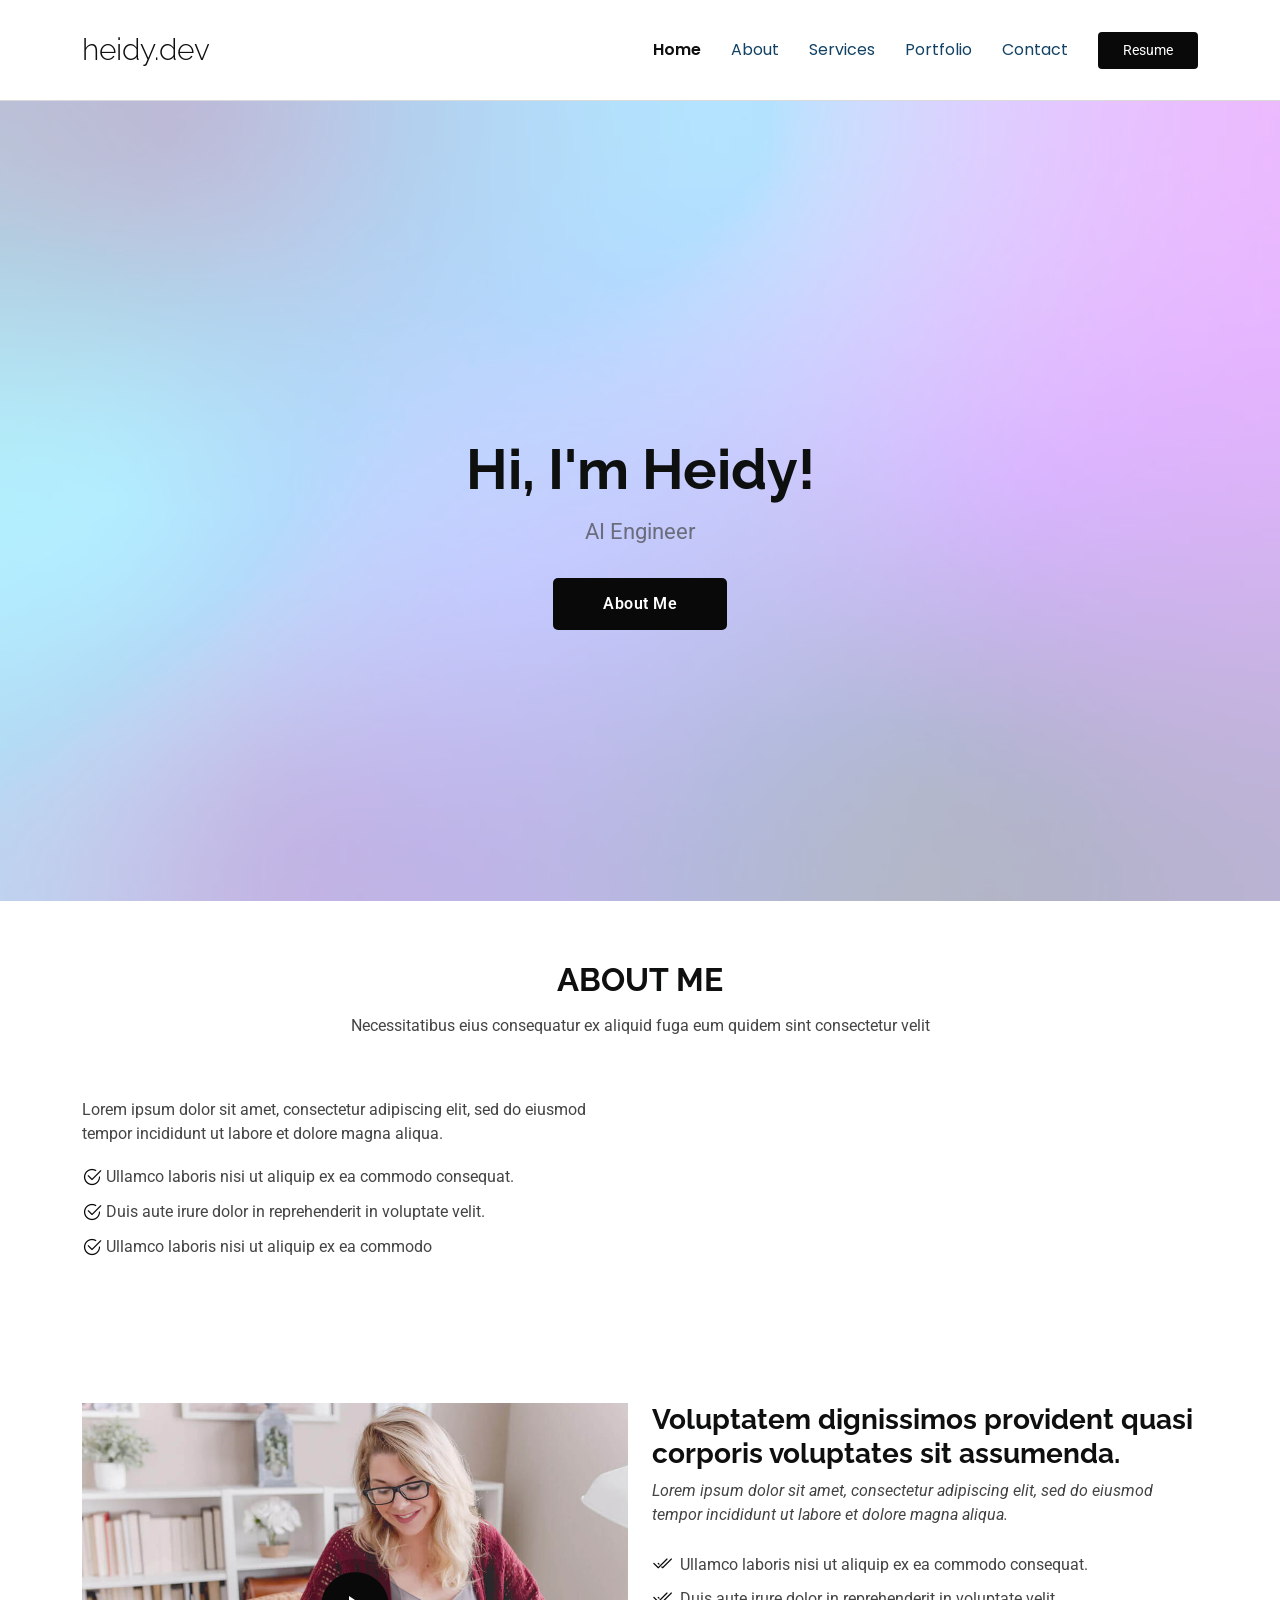
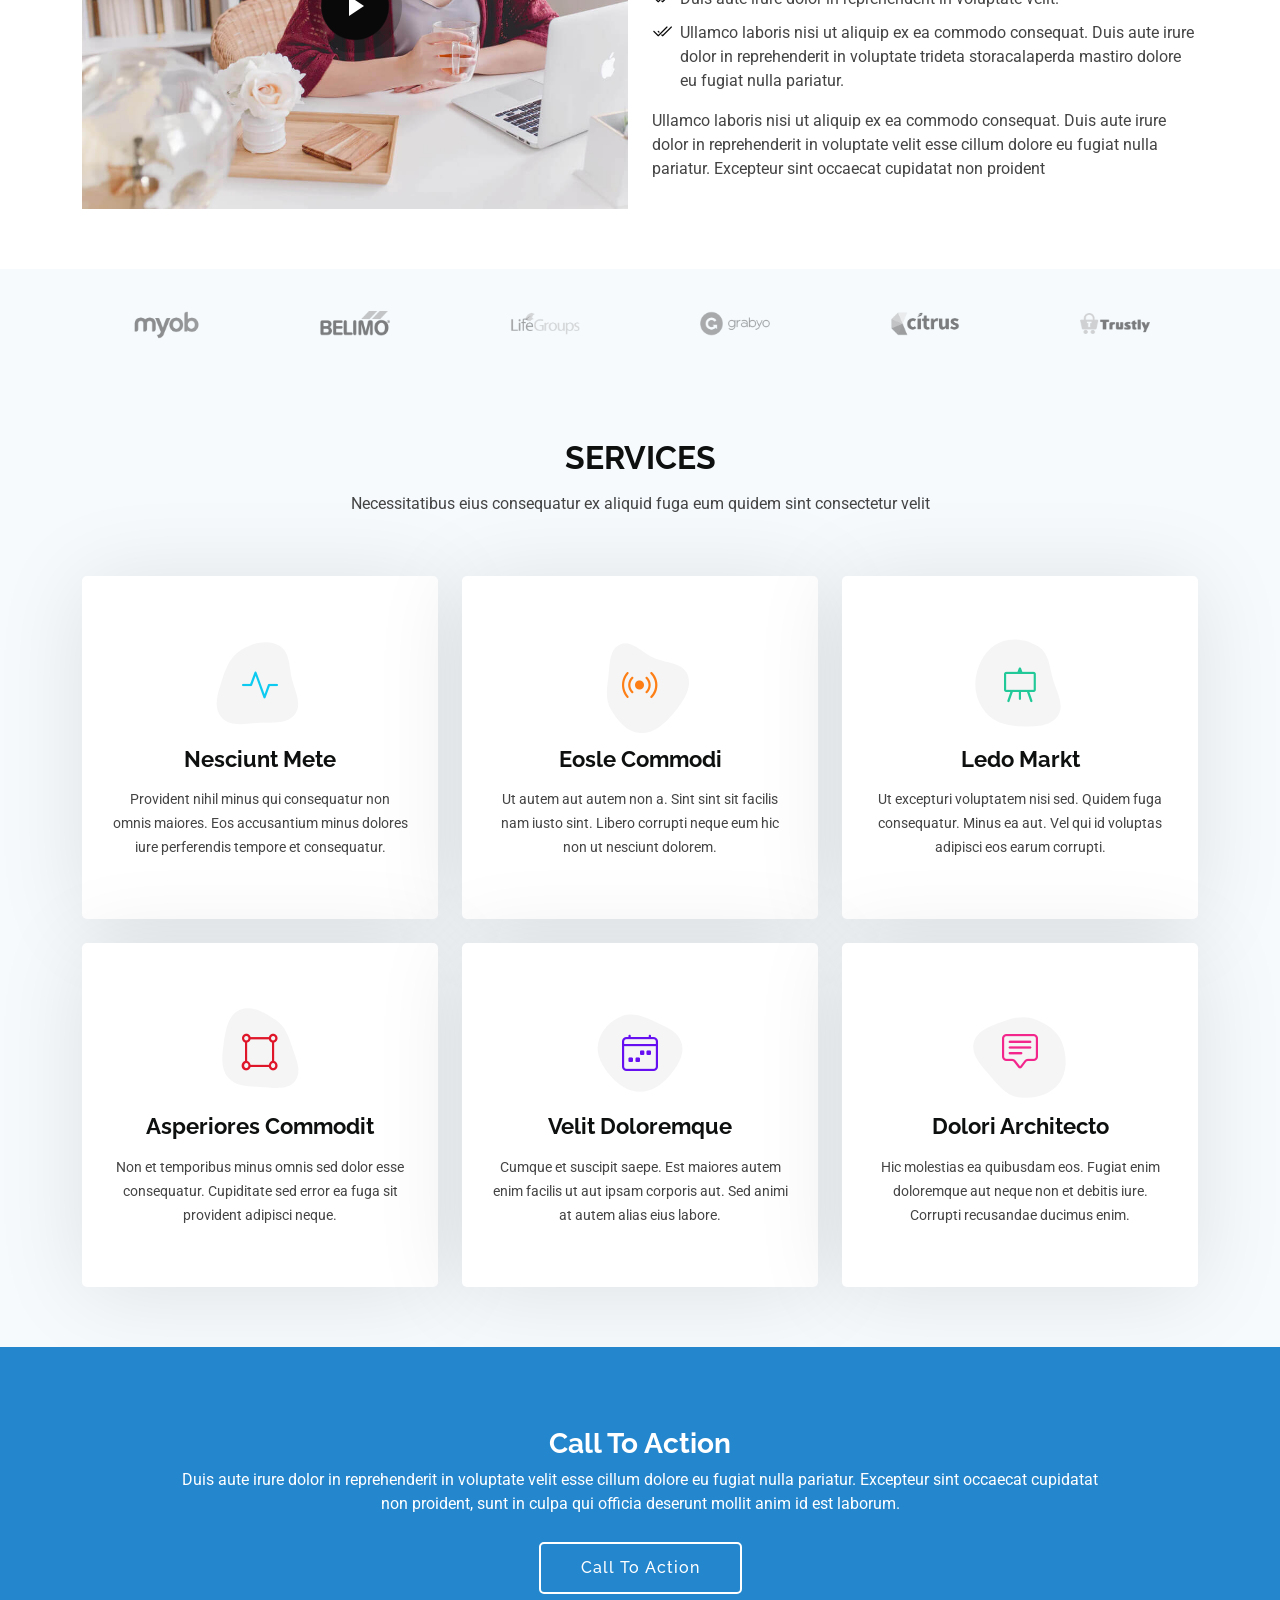
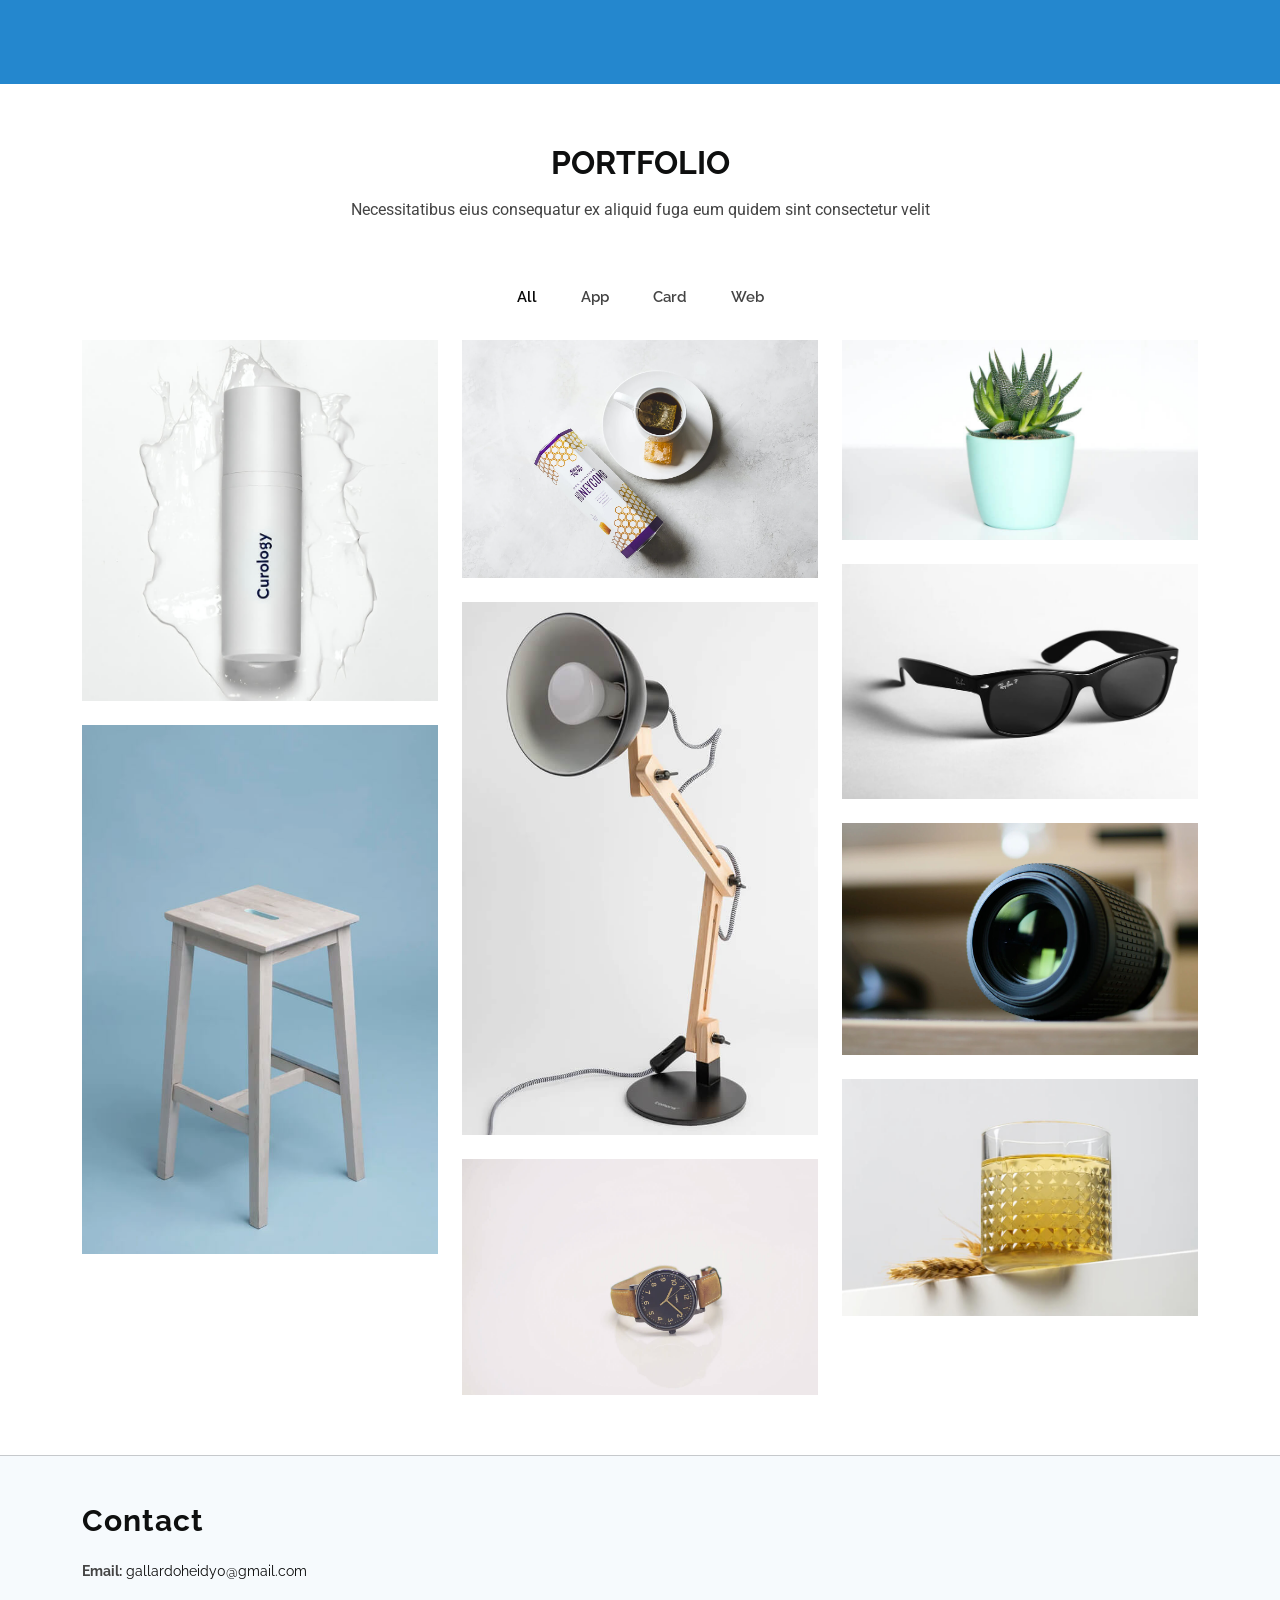
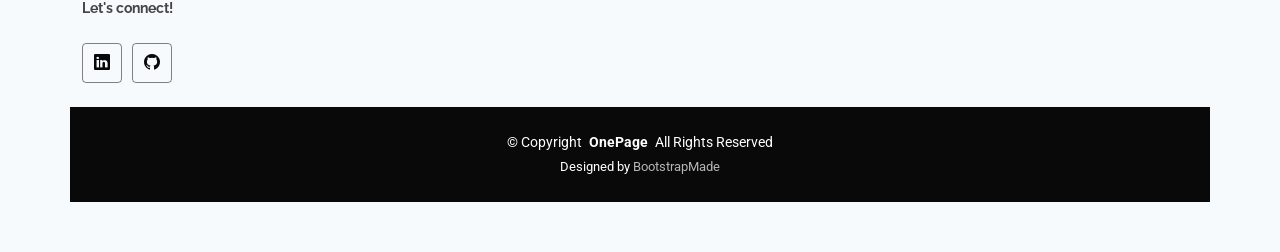
==== commit 23e1ca14: "updated name" ====
--- a/index.html
+++ b/index.html
@@ -44,7 +44,7 @@
       <a href="index.html" class="logo d-flex align-items-center me-auto">
         <!-- Uncomment the line below if you also wish to use an image logo -->
         <!-- <img src="assets/img/logo.png" alt=""> -->
-        <h1 class="sitename">gallardo.dev</h1>
+        <h1 class="sitename">heidy.dev</h1>
       </a>
 
       <nav id="navmenu" class="navmenu">
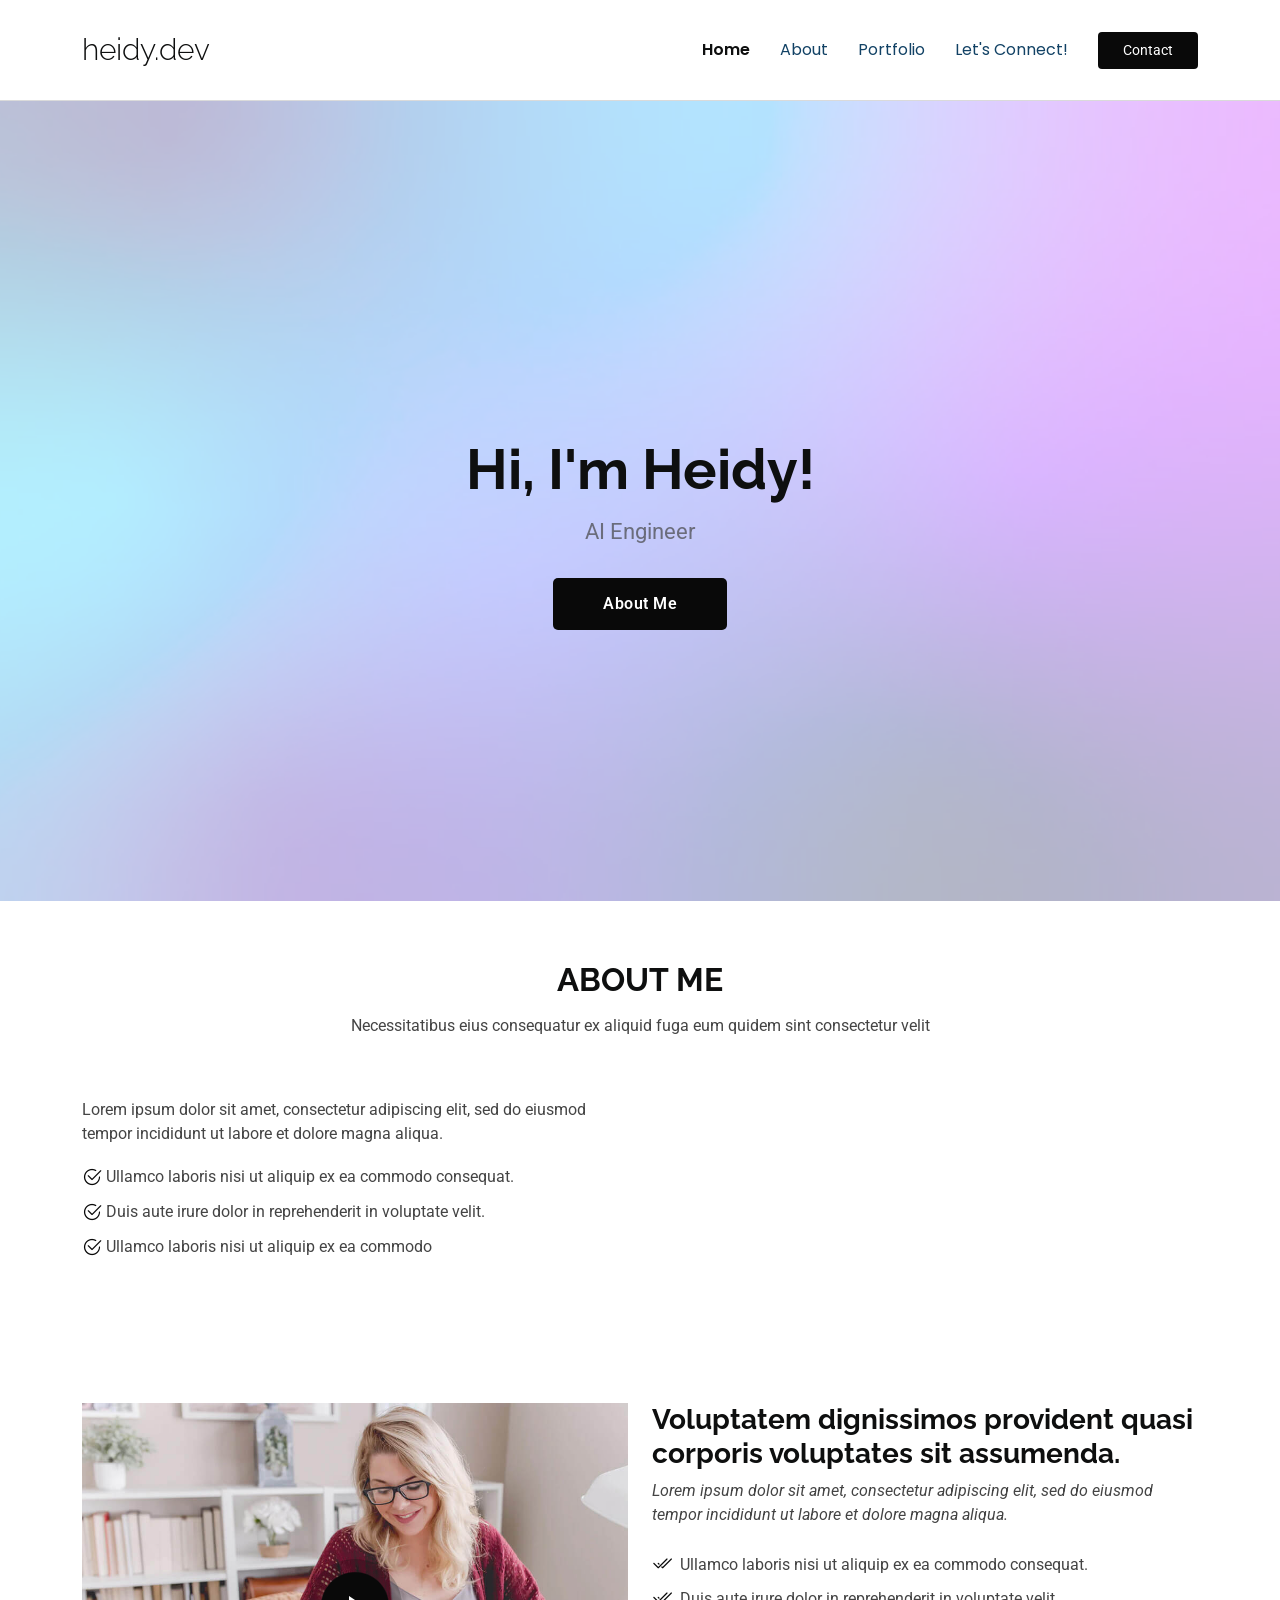
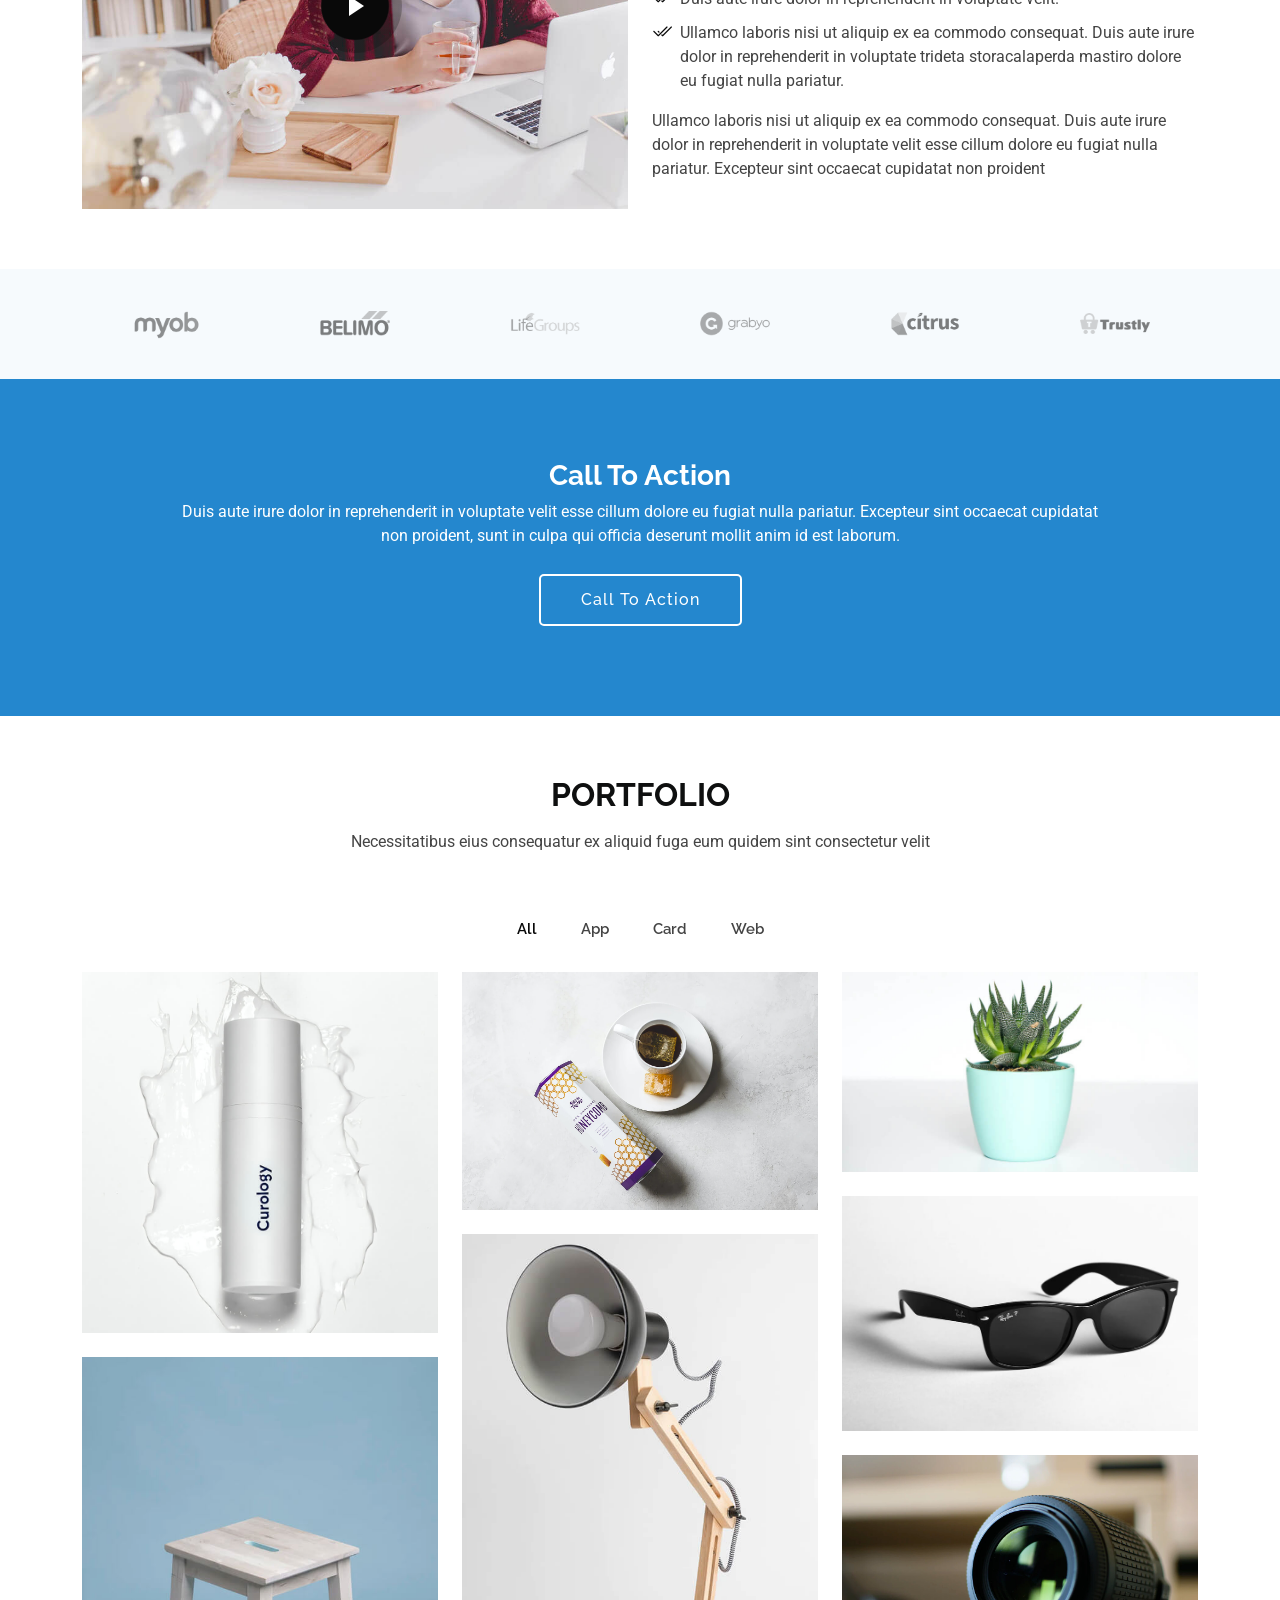
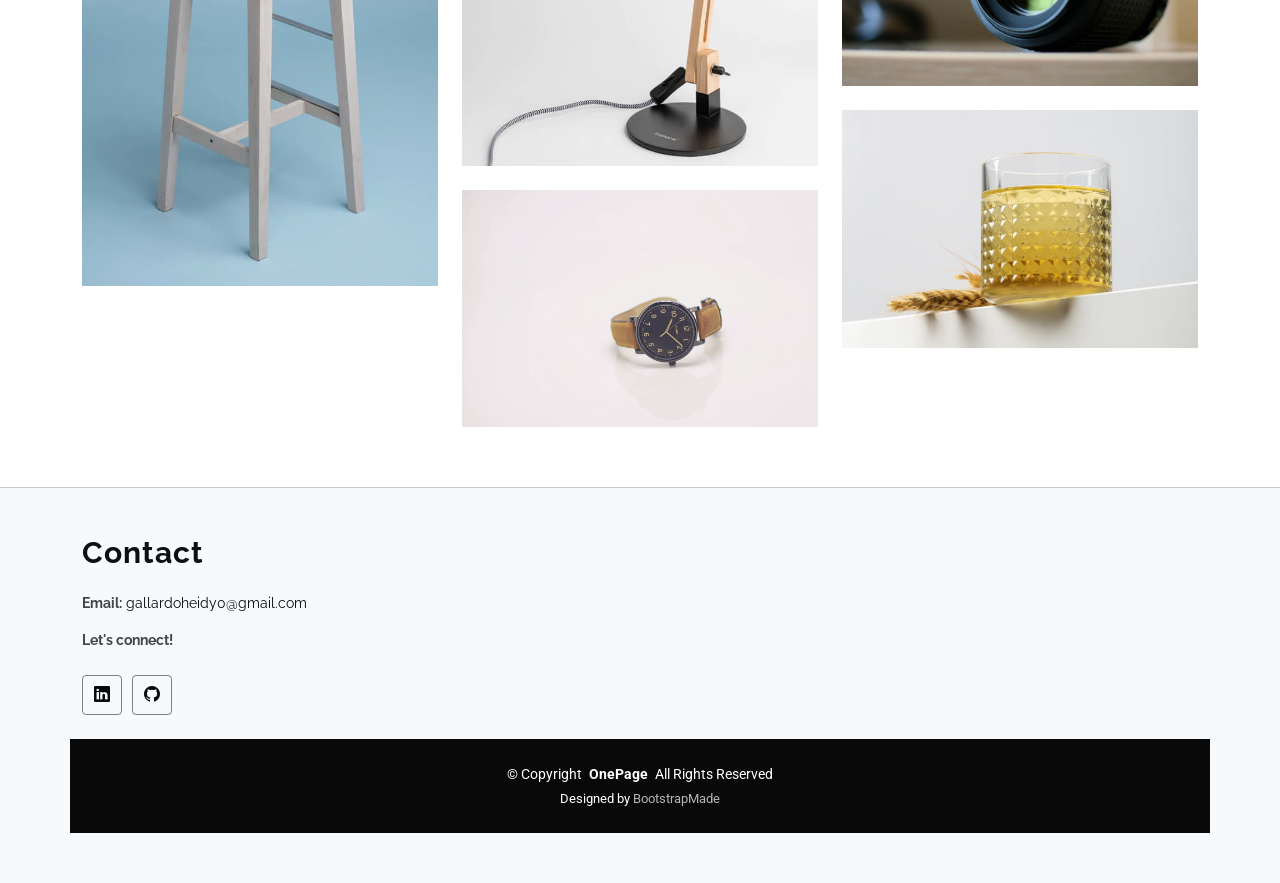
==== commit 74dded68: "removed services section" ====
--- a/index.html
+++ b/index.html
@@ -51,15 +51,15 @@
         <ul>
           <li><a href="#hero" class="active">Home<br></a></li>
           <li><a href="#about">About</a></li>
-          <li><a href="#services">Services</a></li>
+          <!--<li><a href="#services">Services</a></li>-->
           <li><a href="#portfolio">Portfolio</a></li>
          
-          <li><a href="#footer">Contact</a></li>
+          <li><a href="#footer">Let's Connect!</a></li>
         </ul>
         <i class="mobile-nav-toggle d-xl-none bi bi-list"></i>
       </nav>
 
-      <a class="btn-getstarted" href="#">Resume</a>
+      <a class="btn-getstarted" href="#">Contact</a>
 
     </div>
   </header>
@@ -189,119 +189,6 @@
 
     </section><!-- /Clients Section -->
 
-    
-
-    <!-- Services Section -->
-    <section id="services" class="services section light-background">
-
-      <!-- Section Title -->
-      <div class="container section-title" data-aos="fade-up">
-        <h2>Services</h2>
-        <p>Necessitatibus eius consequatur ex aliquid fuga eum quidem sint consectetur velit</p>
-      </div><!-- End Section Title -->
-
-      <div class="container">
-
-        <div class="row gy-4">
-
-          <div class="col-lg-4 col-md-6" data-aos="fade-up" data-aos-delay="100">
-            <div class="service-item item-cyan position-relative">
-              <div class="icon">
-                <svg width="100" height="100" viewBox="0 0 600 600" xmlns="http://www.w3.org/2000/svg">
-                  <path stroke="none" stroke-width="0" fill="#f5f5f5" d="M300,521.0016835830174C376.1290562159157,517.8887921683347,466.0731472004068,529.7835943286574,510.70327084640275,468.03025145048787C554.3714126377745,407.6079735673963,508.03601936045806,328.9844924480964,491.2728898941984,256.3432110539036C474.5976632858925,184.082847569629,479.9380746630129,96.60480741107993,416.23090153303,58.64404602377083C348.86323505073057,18.502131276798302,261.93793281208167,40.57373210992963,193.5410806939664,78.93577620505333C130.42746243093433,114.334589627462,98.30271207620316,179.96522072025542,76.75703585869454,249.04625023123273C51.97151888228291,328.5150500222984,13.704378332031375,421.85034740162234,66.52175969318436,486.19268352777647C119.04800174914682,550.1803526380478,217.28368757567262,524.383925680826,300,521.0016835830174"></path>
-                </svg>
-                <i class="bi bi-activity"></i>
-              </div>
-              <a href="service-details.html" class="stretched-link">
-                <h3>Nesciunt Mete</h3>
-              </a>
-              <p>Provident nihil minus qui consequatur non omnis maiores. Eos accusantium minus dolores iure perferendis tempore et consequatur.</p>
-            </div>
-          </div><!-- End Service Item -->
-
-          <div class="col-lg-4 col-md-6" data-aos="fade-up" data-aos-delay="200">
-            <div class="service-item item-orange position-relative">
-              <div class="icon">
-                <svg width="100" height="100" viewBox="0 0 600 600" xmlns="http://www.w3.org/2000/svg">
-                  <path stroke="none" stroke-width="0" fill="#f5f5f5" d="M300,582.0697525312426C382.5290701553225,586.8405444964366,449.9789794690241,525.3245884688669,502.5850820975895,461.55621195738473C556.606425686781,396.0723002908107,615.8543463187945,314.28637112970534,586.6730223649479,234.56875336149918C558.9533121215079,158.8439757836574,454.9685369536778,164.00468322053177,381.49747125262974,130.76875717737553C312.15926192815925,99.40240125094834,248.97055460311594,18.661163978235184,179.8680185752513,50.54337015887873C110.5421016452524,82.52863877960104,119.82277516462835,180.83849132639028,109.12597500060166,256.43424936330496C100.08760227029461,320.3096726198365,92.17705696193138,384.0621239912766,124.79988738764834,439.7174275375508C164.83382741302287,508.01625554203684,220.96474134820875,577.5009287672846,300,582.0697525312426"></path>
-                </svg>
-                <i class="bi bi-broadcast"></i>
-              </div>
-              <a href="service-details.html" class="stretched-link">
-                <h3>Eosle Commodi</h3>
-              </a>
-              <p>Ut autem aut autem non a. Sint sint sit facilis nam iusto sint. Libero corrupti neque eum hic non ut nesciunt dolorem.</p>
-            </div>
-          </div><!-- End Service Item -->
-
-          <div class="col-lg-4 col-md-6" data-aos="fade-up" data-aos-delay="300">
-            <div class="service-item item-teal position-relative">
-              <div class="icon">
-                <svg width="100" height="100" viewBox="0 0 600 600" xmlns="http://www.w3.org/2000/svg">
-                  <path stroke="none" stroke-width="0" fill="#f5f5f5" d="M300,541.5067337569781C382.14930387511276,545.0595476570109,479.8736841581634,548.3450877840088,526.4010558755058,480.5488172755941C571.5218469581645,414.80211281144784,517.5187510058486,332.0715597781072,496.52539010469104,255.14436215662573C477.37192572678356,184.95920475031193,473.57363656557914,105.61284051026155,413.0603344069578,65.22779650032875C343.27470386102294,18.654635553484475,251.2091493199835,5.337323636656869,175.0934190732945,40.62881213300186C97.87086631185822,76.43348514350839,51.98124368387456,156.15599469081315,36.44837278890362,239.84606092416172C21.716077023791087,319.22268207091537,43.775223500013084,401.1760424656574,96.891909868211,461.97329694683043C147.22146801428983,519.5804099606455,223.5754009179313,538.201503339737,300,541.5067337569781"></path>
-                </svg>
-                <i class="bi bi-easel"></i>
-              </div>
-              <a href="service-details.html" class="stretched-link">
-                <h3>Ledo Markt</h3>
-              </a>
-              <p>Ut excepturi voluptatem nisi sed. Quidem fuga consequatur. Minus ea aut. Vel qui id voluptas adipisci eos earum corrupti.</p>
-            </div>
-          </div><!-- End Service Item -->
-
-          <div class="col-lg-4 col-md-6" data-aos="fade-up" data-aos-delay="400">
-            <div class="service-item item-red position-relative">
-              <div class="icon">
-                <svg width="100" height="100" viewBox="0 0 600 600" xmlns="http://www.w3.org/2000/svg">
-                  <path stroke="none" stroke-width="0" fill="#f5f5f5" d="M300,503.46388370962813C374.79870501325706,506.71871716319447,464.8034551963731,527.1746412648533,510.4981551193396,467.86667711651364C555.9287308511215,408.9015244558933,512.6030010748507,327.5744911775523,490.211057578863,256.5855673507754C471.097692560561,195.9906835881958,447.69079081568157,138.11976852964426,395.19560036434837,102.3242989838813C329.3053358748298,57.3949838291264,248.02791733380457,8.279543830951368,175.87071277845988,42.242879143198664C103.41431057327972,76.34704239035025,93.79494320519305,170.9812938413882,81.28167332365135,250.07896920659033C70.17666984294237,320.27484674793965,64.84698225790005,396.69656628748305,111.28512138212992,450.4950937839243C156.20124167950087,502.5303643271138,231.32542653798444,500.4755392045468,300,503.46388370962813"></path>
-                </svg>
-                <i class="bi bi-bounding-box-circles"></i>
-              </div>
-              <a href="service-details.html" class="stretched-link">
-                <h3>Asperiores Commodit</h3>
-              </a>
-              <p>Non et temporibus minus omnis sed dolor esse consequatur. Cupiditate sed error ea fuga sit provident adipisci neque.</p>
-              <a href="service-details.html" class="stretched-link"></a>
-            </div>
-          </div><!-- End Service Item -->
-
-          <div class="col-lg-4 col-md-6" data-aos="fade-up" data-aos-delay="500">
-            <div class="service-item item-indigo position-relative">
-              <div class="icon">
-                <svg width="100" height="100" viewBox="0 0 600 600" xmlns="http://www.w3.org/2000/svg">
-                  <path stroke="none" stroke-width="0" fill="#f5f5f5" d="M300,532.3542879108572C369.38199826031484,532.3153073249985,429.10787420159085,491.63046689027357,474.5244479745417,439.17860296908856C522.8885846962883,383.3225815378663,569.1668002868075,314.3205725914397,550.7432151929288,242.7694973846089C532.6665558377875,172.5657663291529,456.2379748765914,142.6223662098291,390.3689995646985,112.34683881706744C326.66090330228417,83.06452184765237,258.84405631176094,53.51806209861945,193.32584062364296,78.48882559362697C121.61183558270385,105.82097193414197,62.805066853699245,167.19869350419734,48.57481801355237,242.6138429142374C34.843463184063346,315.3850353017275,76.69343916112496,383.4422959591041,125.22947124332185,439.3748458443577C170.7312796277747,491.8107796887764,230.57421082200815,532.3932930995766,300,532.3542879108572"></path>
-                </svg>
-                <i class="bi bi-calendar4-week icon"></i>
-              </div>
-              <a href="service-details.html" class="stretched-link">
-                <h3>Velit Doloremque</h3>
-              </a>
-              <p>Cumque et suscipit saepe. Est maiores autem enim facilis ut aut ipsam corporis aut. Sed animi at autem alias eius labore.</p>
-              <a href="service-details.html" class="stretched-link"></a>
-            </div>
-          </div><!-- End Service Item -->
-
-          <div class="col-lg-4 col-md-6" data-aos="fade-up" data-aos-delay="600">
-            <div class="service-item item-pink position-relative">
-              <div class="icon">
-                <svg width="100" height="100" viewBox="0 0 600 600" xmlns="http://www.w3.org/2000/svg">
-                  <path stroke="none" stroke-width="0" fill="#f5f5f5" d="M300,566.797414625762C385.7384707136149,576.1784315230908,478.7894351017131,552.8928747891023,531.9192734346935,484.94944893311C584.6109503024035,417.5663521118492,582.489472248146,322.67544863468447,553.9536738515405,242.03673114598146C529.1557734026468,171.96086150256528,465.24506316201064,127.66468636344209,395.9583748389544,100.7403814666027C334.2173773831606,76.7482773500951,269.4350130405921,84.62216499799875,207.1952322260088,107.2889140133804C132.92018162631612,134.33871894543012,41.79353780512637,160.00259165414826,22.644507872594943,236.69541883565114C3.319112789854554,314.0945973066697,72.72355303640163,379.243833228382,124.04198916343866,440.3218312028393C172.9286146004772,498.5055451809895,224.45579914871206,558.5317968840102,300,566.797414625762"></path>
-                </svg>
-                <i class="bi bi-chat-square-text"></i>
-              </div>
-              <a href="service-details.html" class="stretched-link">
-                <h3>Dolori Architecto</h3>
-              </a>
-              <p>Hic molestias ea quibusdam eos. Fugiat enim doloremque aut neque non et debitis iure. Corrupti recusandae ducimus enim.</p>
-              <a href="service-details.html" class="stretched-link"></a>
-            </div>
-          </div><!-- End Service Item -->
-
-        </div>
-
-      </div>
-
-    </section><!-- /Services Section -->
 
     <!-- Call To Action Section -->
     <section id="call-to-action" class="call-to-action section accent-background">
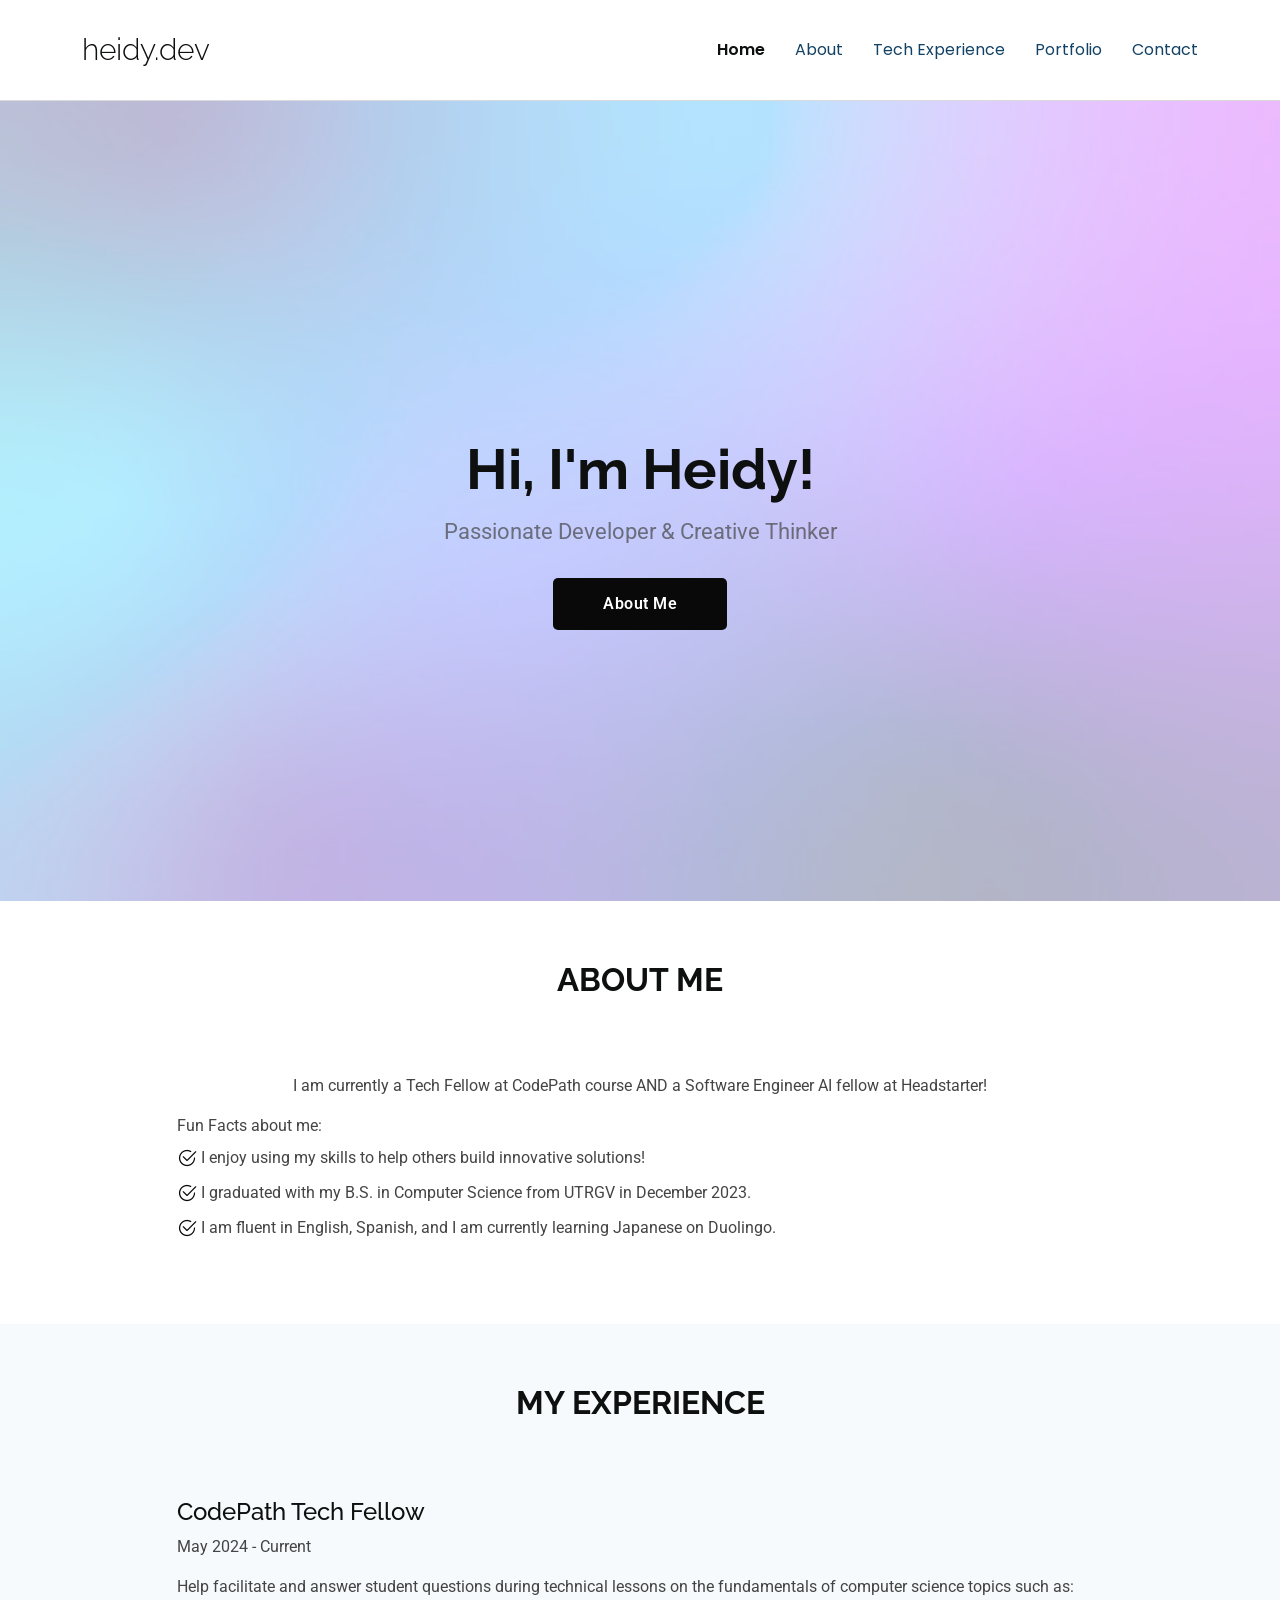
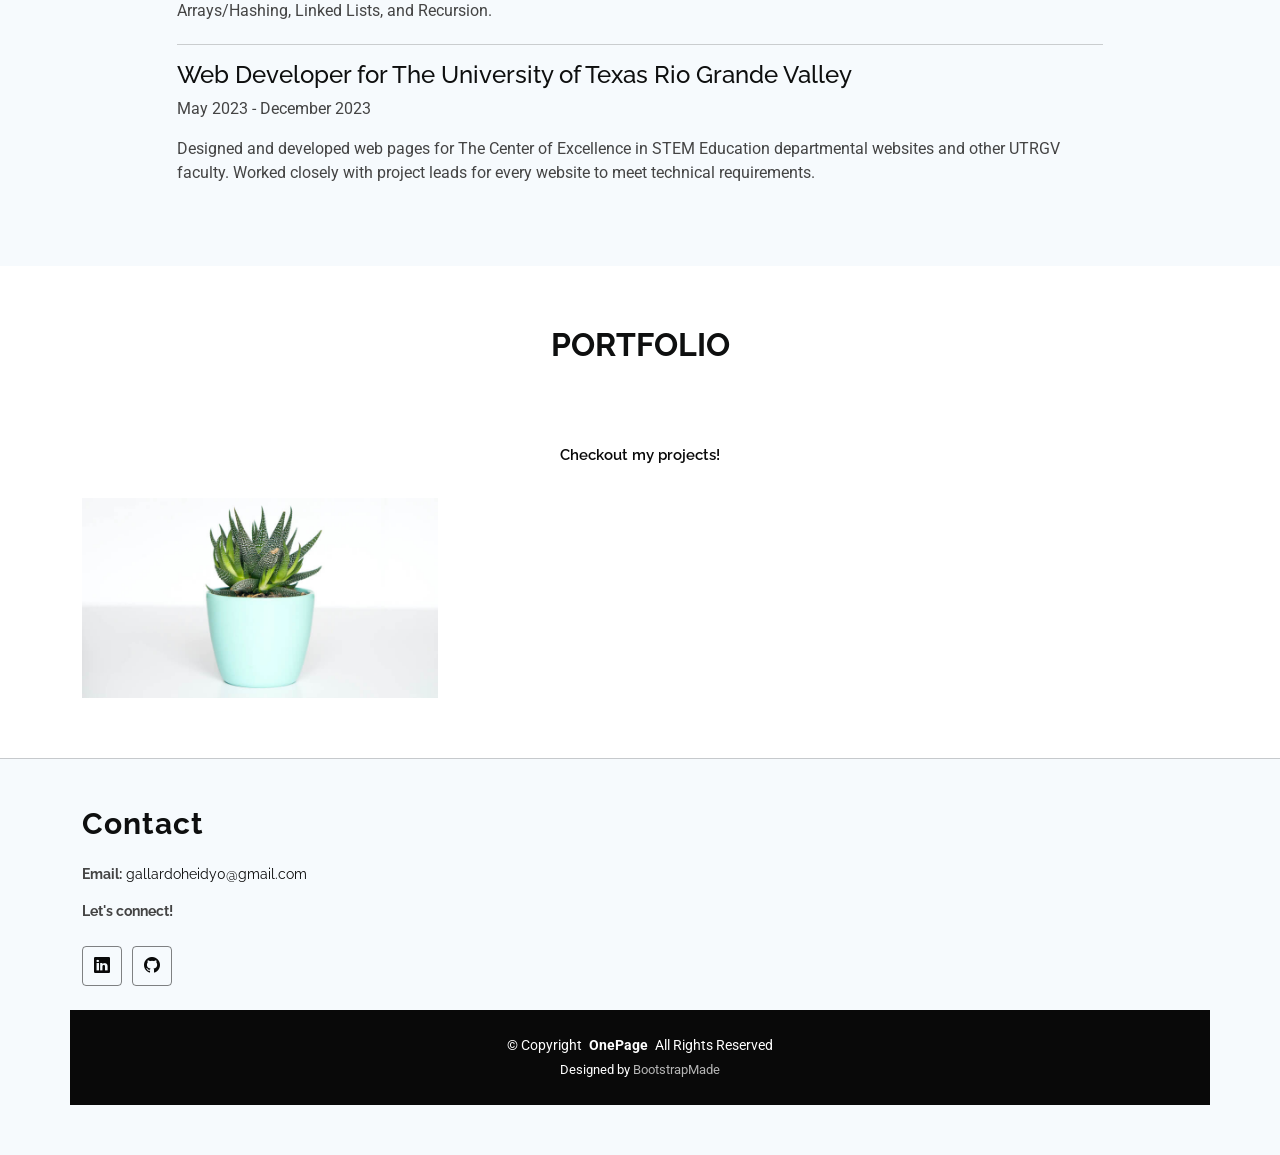
==== commit 010747b0: "added work and about and projects" ====
--- a/index.html
+++ b/index.html
@@ -15,7 +15,9 @@
   <!-- Fonts -->
   <link href="https://fonts.googleapis.com" rel="preconnect">
   <link href="https://fonts.gstatic.com" rel="preconnect" crossorigin>
-  <link href="https://fonts.googleapis.com/css2?family=Roboto:ital,wght@0,100;0,300;0,400;0,500;0,700;0,900;1,100;1,300;1,400;1,500;1,700;1,900&family=Poppins:ital,wght@0,100;0,200;0,300;0,400;0,500;0,600;0,700;0,800;0,900;1,100;1,200;1,300;1,400;1,500;1,600;1,700;1,800;1,900&family=Raleway:ital,wght@0,100;0,200;0,300;0,400;0,500;0,600;0,700;0,800;0,900;1,100;1,200;1,300;1,400;1,500;1,600;1,700;1,800;1,900&display=swap" rel="stylesheet">
+  <link
+    href="https://fonts.googleapis.com/css2?family=Roboto:ital,wght@0,100;0,300;0,400;0,500;0,700;0,900;1,100;1,300;1,400;1,500;1,700;1,900&family=Poppins:ital,wght@0,100;0,200;0,300;0,400;0,500;0,600;0,700;0,800;0,900;1,100;1,200;1,300;1,400;1,500;1,600;1,700;1,800;1,900&family=Raleway:ital,wght@0,100;0,200;0,300;0,400;0,500;0,600;0,700;0,800;0,900;1,100;1,200;1,300;1,400;1,500;1,600;1,700;1,800;1,900&display=swap"
+    rel="stylesheet">
 
   <!-- Vendor CSS Files -->
   <link href="assets/vendor/bootstrap/css/bootstrap.min.css" rel="stylesheet">
@@ -51,15 +53,16 @@
         <ul>
           <li><a href="#hero" class="active">Home<br></a></li>
           <li><a href="#about">About</a></li>
-          <!--<li><a href="#services">Services</a></li>-->
+          <li><a href="#experience">Tech Experience</a></li>
+
           <li><a href="#portfolio">Portfolio</a></li>
-         
-          <li><a href="#footer">Let's Connect!</a></li>
+
+          <li><a href="#footer">Contact</a></li>
         </ul>
         <i class="mobile-nav-toggle d-xl-none bi bi-list"></i>
       </nav>
 
-      <a class="btn-getstarted" href="#">Contact</a>
+      <!--<a class="btn-getstarted" href="#">Contact</a>-->
 
     </div>
   </header>
@@ -75,7 +78,8 @@
         <div class="row justify-content-center" data-aos="zoom-out">
           <div class="col-xl-7 col-lg-9 text-center">
             <h1>Hi, I'm Heidy!</h1>
-            <p>AI Engineer</p>
+            <p>Passionate Developer & Creative Thinker
+            </p>
           </div>
         </div>
         <div class="text-center" data-aos="zoom-out" data-aos-delay="100">
@@ -92,120 +96,81 @@
       <!-- Section Title -->
       <div class="container section-title" data-aos="fade-up">
         <h2>About Me<br></h2>
-        <p>Necessitatibus eius consequatur ex aliquid fuga eum quidem sint consectetur velit</p>
       </div><!-- End Section Title -->
 
+      <div class="container text-center">
+
+        <div class="row gy-4 justify-content-center">
+
+          <div class="col-xl-10 content" data-aos="fade-up" data-aos-delay="100">
+            <p>
+              I am currently a Tech Fellow at CodePath course AND a Software
+              Engineer AI fellow at Headstarter!
+            </p>
+           
+            <ul>
+           
+              <li>Fun Facts about me:</li>
+              <li><i class="bi bi-check2-circle"></i> <span>I enjoy using my skills to help others build innovative
+                  solutions!</span></li>
+              <li><i class="bi bi-check2-circle"></i> <span>I graduated with my B.S. in Computer Science from UTRGV in
+                  December 2023.</span></li>
+              <li><i class="bi bi-check2-circle"></i> <span>I am fluent in English, Spanish, and I am currently learning
+                  Japanese on Duolingo. </span>
+              </li>
+            </ul>
+          </div>
+
+
+
+        </div>
+
+
+        
+
+      </div>
+
+    </section><!-- /About Section -->
+
+
+    <!-- Work Experience Section -->
+    <section id="experience" class="about section light-background">
+
+      <!-- Section Title -->
+      <div class="container section-title" data-aos="fade-up">
+        <h2>My Experience<br></h2>
+      </div><!-- End Section Title -->
+
       <div class="container">
 
-        <div class="row gy-4">
-
-          <div class="col-lg-6 content" data-aos="fade-up" data-aos-delay="100">
-            <p>
-              Lorem ipsum dolor sit amet, consectetur adipiscing elit, sed do eiusmod tempor incididunt ut labore et dolore
-              magna aliqua.
-            </p>
-            <ul>
-              <li><i class="bi bi-check2-circle"></i> <span>Ullamco laboris nisi ut aliquip ex ea commodo consequat.</span></li>
-              <li><i class="bi bi-check2-circle"></i> <span>Duis aute irure dolor in reprehenderit in voluptate velit.</span></li>
-              <li><i class="bi bi-check2-circle"></i> <span>Ullamco laboris nisi ut aliquip ex ea commodo</span></li>
-            </ul>
-          </div>
-
-        
-
-        </div>
-
-      </div>
-
-    </section><!-- /About Section -->
-
-
-    <!-- About Alt Section -->
-    <section id="about-alt" class="about-alt section">
-
-      <div class="container">
-
-        <div class="row gy-4">
-          <div class="col-lg-6 position-relative align-self-start" data-aos="fade-up" data-aos-delay="100">
-            <img src="assets/img/about.jpg" class="img-fluid" alt="">
-            <a href="https://www.youtube.com/watch?v=LXb3EKWsInQ" class="glightbox pulsating-play-btn"></a>
-          </div>
-          <div class="col-lg-6 content" data-aos="fade-up" data-aos-delay="200">
-            <h3>Voluptatem dignissimos provident quasi corporis voluptates sit assumenda.</h3>
-            <p class="fst-italic">
-              Lorem ipsum dolor sit amet, consectetur adipiscing elit, sed do eiusmod tempor incididunt ut labore et dolore
-              magna aliqua.
-            </p>
-            <ul>
-              <li><i class="bi bi-check2-all"></i> <span>Ullamco laboris nisi ut aliquip ex ea commodo consequat.</span></li>
-              <li><i class="bi bi-check2-all"></i> <span>Duis aute irure dolor in reprehenderit in voluptate velit.</span></li>
-              <li><i class="bi bi-check2-all"></i> <span>Ullamco laboris nisi ut aliquip ex ea commodo consequat. Duis aute irure dolor in reprehenderit in voluptate trideta storacalaperda mastiro dolore eu fugiat nulla pariatur.</span></li>
-            </ul>
-            <p>
-              Ullamco laboris nisi ut aliquip ex ea commodo consequat. Duis aute irure dolor in reprehenderit in voluptate
-              velit esse cillum dolore eu fugiat nulla pariatur. Excepteur sint occaecat cupidatat non proident
-            </p>
-          </div>
-        </div>
-
-      </div>
-
-    </section><!-- /About Alt Section -->
-
-    <!-- Clients Section -->
-    <section id="clients" class="clients section light-background">
-
-      <div class="container" data-aos="fade-up">
-
-        <div class="row gy-4">
-
-          <div class="col-xl-2 col-md-3 col-6 client-logo">
-            <img src="assets/img/clients/client-1.png" class="img-fluid" alt="">
-          </div><!-- End Client Item codepath-->
-
-          <div class="col-xl-2 col-md-3 col-6 client-logo">
-            <img src="assets/img/clients/client-2.png" class="img-fluid" alt="">
-          </div><!-- End Client Item rewriting the code-->
-
-          <div class="col-xl-2 col-md-3 col-6 client-logo">
-            <img src="assets/img/clients/client-3.png" class="img-fluid" alt="">
-          </div><!-- End Client Item utrgv -->
-
-          <div class="col-xl-2 col-md-3 col-6 client-logo">
-            <img src="assets/img/clients/client-4.png" class="img-fluid" alt="">
-          </div><!-- End Client Item -->
-
-          <div class="col-xl-2 col-md-3 col-6 client-logo">
-            <img src="assets/img/clients/client-5.png" class="img-fluid" alt="">
-          </div><!-- End Client Item -->
-
-          <div class="col-xl-2 col-md-3 col-6 client-logo">
-            <img src="assets/img/clients/client-6.png" class="img-fluid" alt="">
-          </div><!-- End Client Item -->
-
-        </div>
-
-      </div>
-
-    </section><!-- /Clients Section -->
-
-
-    <!-- Call To Action Section -->
-    <section id="call-to-action" class="call-to-action section accent-background">
-
-      <div class="container">
-        <div class="row justify-content-center" data-aos="zoom-in" data-aos-delay="100">
-          <div class="col-xl-10">
-            <div class="text-center">
-              <h3>Call To Action</h3>
-              <p>Duis aute irure dolor in reprehenderit in voluptate velit esse cillum dolore eu fugiat nulla pariatur. Excepteur sint occaecat cupidatat non proident, sunt in culpa qui officia deserunt mollit anim id est laborum.</p>
-              <a class="cta-btn" href="#">Call To Action</a>
-            </div>
-          </div>
-        </div>
-      </div>
-
-    </section><!-- /Call To Action Section -->
+        <div class="row gy-4 justify-content-center">
+
+          <div class="col-xl-10 content" data-aos="fade-up" data-aos-delay="100">
+            <h4>CodePath Tech Fellow </h4>
+            <p>May 2024 - Current</p>
+            <p> 
+              <ul>
+                <li>Help facilitate and answer student questions during technical lessons on the fundamentals of computer science topics such as: Arrays/Hashing, Linked Lists, and Recursion.</li>
+              </ul>
+
+            </p>
+            <hr>
+            <h4>Web Developer for The University of Texas Rio Grande Valley</h4>
+            <p>May 2023 - December 2023</p>
+            <p> 
+              <ul>
+                <li>Designed and developed web pages for The Center of Excellence in STEM Education departmental websites and other UTRGV faculty. Worked closely with project leads for every website to meet technical requirements.</li>
+              </ul>
+            </p>
+          </div>
+
+
+
+        </div>
+
+      </div>
+
+    </section><!-- /Work Experience Section -->
 
     <!-- Portfolio Section -->
     <section id="portfolio" class="portfolio section">
@@ -213,7 +178,7 @@
       <!-- Section Title -->
       <div class="container section-title" data-aos="fade-up">
         <h2>Portfolio</h2>
-        <p>Necessitatibus eius consequatur ex aliquid fuga eum quidem sint consectetur velit</p>
+      
       </div><!-- End Section Title -->
 
       <div class="container">
@@ -221,103 +186,31 @@
         <div class="isotope-layout" data-default-filter="*" data-layout="masonry" data-sort="original-order">
 
           <ul class="portfolio-filters isotope-filters" data-aos="fade-up" data-aos-delay="100">
-            <li data-filter="*" class="filter-active">All</li>
-            <li data-filter=".filter-app">App</li>
-            <li data-filter=".filter-product">Card</li>
-            <li data-filter=".filter-branding">Web</li>
+            <li data-filter="*" class="filter-active">Checkout my projects!</li>
+            <!--<li data-filter=".filter-app">App</li>-->
+            <!--<li data-filter=".filter-product">Card</li>-->
+            <!--<li data-filter=".filter-branding">Web</li>-->
           </ul><!-- End Portfolio Filters -->
 
           <div class="row gy-4 isotope-container" data-aos="fade-up" data-aos-delay="200">
-
-            <div class="col-lg-4 col-md-6 portfolio-item isotope-item filter-app">
-              <img src="assets/img/masonry-portfolio/masonry-portfolio-1.jpg" class="img-fluid" alt="">
-              <div class="portfolio-info">
-                <h4>App 1</h4>
-                <p>Lorem ipsum, dolor sit</p>
-                <a href="assets/img/masonry-portfolio/masonry-portfolio-1.jpg" title="App 1" data-gallery="portfolio-gallery-app" class="glightbox preview-link"><i class="bi bi-zoom-in"></i></a>
-                <a href="portfolio-details.html" title="More Details" class="details-link"><i class="bi bi-link-45deg"></i></a>
-              </div>
-            </div><!-- End Portfolio Item -->
-
-            <div class="col-lg-4 col-md-6 portfolio-item isotope-item filter-product">
-              <img src="assets/img/masonry-portfolio/masonry-portfolio-2.jpg" class="img-fluid" alt="">
-              <div class="portfolio-info">
-                <h4>Product 1</h4>
-                <p>Lorem ipsum, dolor sit</p>
-                <a href="assets/img/masonry-portfolio/masonry-portfolio-2.jpg" title="Product 1" data-gallery="portfolio-gallery-product" class="glightbox preview-link"><i class="bi bi-zoom-in"></i></a>
-                <a href="portfolio-details.html" title="More Details" class="details-link"><i class="bi bi-link-45deg"></i></a>
-              </div>
-            </div><!-- End Portfolio Item -->
 
             <div class="col-lg-4 col-md-6 portfolio-item isotope-item filter-branding">
               <img src="assets/img/masonry-portfolio/masonry-portfolio-3.jpg" class="img-fluid" alt="">
               <div class="portfolio-info">
                 <h4>Branding 1</h4>
                 <p>Lorem ipsum, dolor sit</p>
-                <a href="assets/img/masonry-portfolio/masonry-portfolio-3.jpg" title="Branding 1" data-gallery="portfolio-gallery-branding" class="glightbox preview-link"><i class="bi bi-zoom-in"></i></a>
-                <a href="portfolio-details.html" title="More Details" class="details-link"><i class="bi bi-link-45deg"></i></a>
+                <a href="assets/img/masonry-portfolio/masonry-portfolio-3.jpg" title="Branding 1"
+                  data-gallery="portfolio-gallery-branding" class="glightbox preview-link"><i
+                    class="bi bi-zoom-in"></i></a>
+                <a href="portfolio-details.html" title="More Details" class="details-link"><i
+                    class="bi bi-link-45deg"></i></a>
               </div>
             </div><!-- End Portfolio Item -->
 
-            <div class="col-lg-4 col-md-6 portfolio-item isotope-item filter-app">
-              <img src="assets/img/masonry-portfolio/masonry-portfolio-4.jpg" class="img-fluid" alt="">
-              <div class="portfolio-info">
-                <h4>App 2</h4>
-                <p>Lorem ipsum, dolor sit</p>
-                <a href="assets/img/masonry-portfolio/masonry-portfolio-4.jpg" title="App 2" data-gallery="portfolio-gallery-app" class="glightbox preview-link"><i class="bi bi-zoom-in"></i></a>
-                <a href="portfolio-details.html" title="More Details" class="details-link"><i class="bi bi-link-45deg"></i></a>
-              </div>
-            </div><!-- End Portfolio Item -->
-
-            <div class="col-lg-4 col-md-6 portfolio-item isotope-item filter-product">
-              <img src="assets/img/masonry-portfolio/masonry-portfolio-5.jpg" class="img-fluid" alt="">
-              <div class="portfolio-info">
-                <h4>Product 2</h4>
-                <p>Lorem ipsum, dolor sit</p>
-                <a href="assets/img/masonry-portfolio/masonry-portfolio-5.jpg" title="Product 2" data-gallery="portfolio-gallery-product" class="glightbox preview-link"><i class="bi bi-zoom-in"></i></a>
-                <a href="portfolio-details.html" title="More Details" class="details-link"><i class="bi bi-link-45deg"></i></a>
-              </div>
-            </div><!-- End Portfolio Item -->
-
-            <div class="col-lg-4 col-md-6 portfolio-item isotope-item filter-branding">
-              <img src="assets/img/masonry-portfolio/masonry-portfolio-6.jpg" class="img-fluid" alt="">
-              <div class="portfolio-info">
-                <h4>Branding 2</h4>
-                <p>Lorem ipsum, dolor sit</p>
-                <a href="assets/img/masonry-portfolio/masonry-portfolio-3.jpg" title="Branding 2" data-gallery="portfolio-gallery-branding" class="glightbox preview-link"><i class="bi bi-zoom-in"></i></a>
-                <a href="portfolio-details.html" title="More Details" class="details-link"><i class="bi bi-link-45deg"></i></a>
-              </div>
-            </div><!-- End Portfolio Item -->
-
-            <div class="col-lg-4 col-md-6 portfolio-item isotope-item filter-app">
-              <img src="assets/img/masonry-portfolio/masonry-portfolio-7.jpg" class="img-fluid" alt="">
-              <div class="portfolio-info">
-                <h4>App 3</h4>
-                <p>Lorem ipsum, dolor sit</p>
-                <a href="assets/img/masonry-portfolio/masonry-portfolio-7.jpg" title="App 3" data-gallery="portfolio-gallery-app" class="glightbox preview-link"><i class="bi bi-zoom-in"></i></a>
-                <a href="portfolio-details.html" title="More Details" class="details-link"><i class="bi bi-link-45deg"></i></a>
-              </div>
-            </div><!-- End Portfolio Item -->
-
-            <div class="col-lg-4 col-md-6 portfolio-item isotope-item filter-product">
-              <img src="assets/img/masonry-portfolio/masonry-portfolio-8.jpg" class="img-fluid" alt="">
-              <div class="portfolio-info">
-                <h4>Product 3</h4>
-                <p>Lorem ipsum, dolor sit</p>
-                <a href="assets/img/masonry-portfolio/masonry-portfolio-8.jpg" title="Product 3" data-gallery="portfolio-gallery-product" class="glightbox preview-link"><i class="bi bi-zoom-in"></i></a>
-                <a href="portfolio-details.html" title="More Details" class="details-link"><i class="bi bi-link-45deg"></i></a>
-              </div>
-            </div><!-- End Portfolio Item -->
-
-            <div class="col-lg-4 col-md-6 portfolio-item isotope-item filter-branding">
-              <img src="assets/img/masonry-portfolio/masonry-portfolio-9.jpg" class="img-fluid" alt="">
-              <div class="portfolio-info">
-                <h4>Branding 3</h4>
-                <p>Lorem ipsum, dolor sit</p>
-                <a href="assets/img/masonry-portfolio/masonry-portfolio-9.jpg" title="Branding 2" data-gallery="portfolio-gallery-branding" class="glightbox preview-link"><i class="bi bi-zoom-in"></i></a>
-                <a href="portfolio-details.html" title="More Details" class="details-link"><i class="bi bi-link-45deg"></i></a>
-              </div>
-            </div><!-- End Portfolio Item -->
+          
+
+
+
 
           </div><!-- End Portfolio Container -->
 
@@ -334,19 +227,19 @@
 
     <div class="container footer-top">
       <div class="row gy-4">
-        
+
         <div class="col-lg-5 col-md-12 footer-about">
           <a href="index.html" class="logo d-flex align-items-center">
             <span class="sitename">Contact</span>
           </a>
-          <p><strong>Email:</strong> 
-            <a href="">  gallardoheidy0@gmail.com</a>
+          <p><strong>Email:</strong>
+            <a href=""> gallardoheidy0@gmail.com</a>
           </p>
           <p>
-        
-        </p>
-
-        <p><strong>Let's connect!</strong> </p>
+
+          </p>
+
+          <p><strong>Let's connect!</strong> </p>
 
           <div class="social-links d-flex mt-4">
             <a href="https://www.linkedin.com/in/heidy-gallardo"><i class="bi bi-linkedin"></i></a>
@@ -355,12 +248,12 @@
           </div>
         </div>
 
-      
+
         <!--
         <div class="col-lg-3 col-md-12 footer-contact text-center text-md-start">
           <span class="sitename">Contact</span>
         </div>-->
-    
+
 
       </div>
     </div>
@@ -379,7 +272,8 @@
   </footer>
 
   <!-- Scroll Top -->
-  <a href="#" id="scroll-top" class="scroll-top d-flex align-items-center justify-content-center"><i class="bi bi-arrow-up-short"></i></a>
+  <a href="#" id="scroll-top" class="scroll-top d-flex align-items-center justify-content-center"><i
+      class="bi bi-arrow-up-short"></i></a>
 
   <!-- Preloader -->
   <div id="preloader"></div>
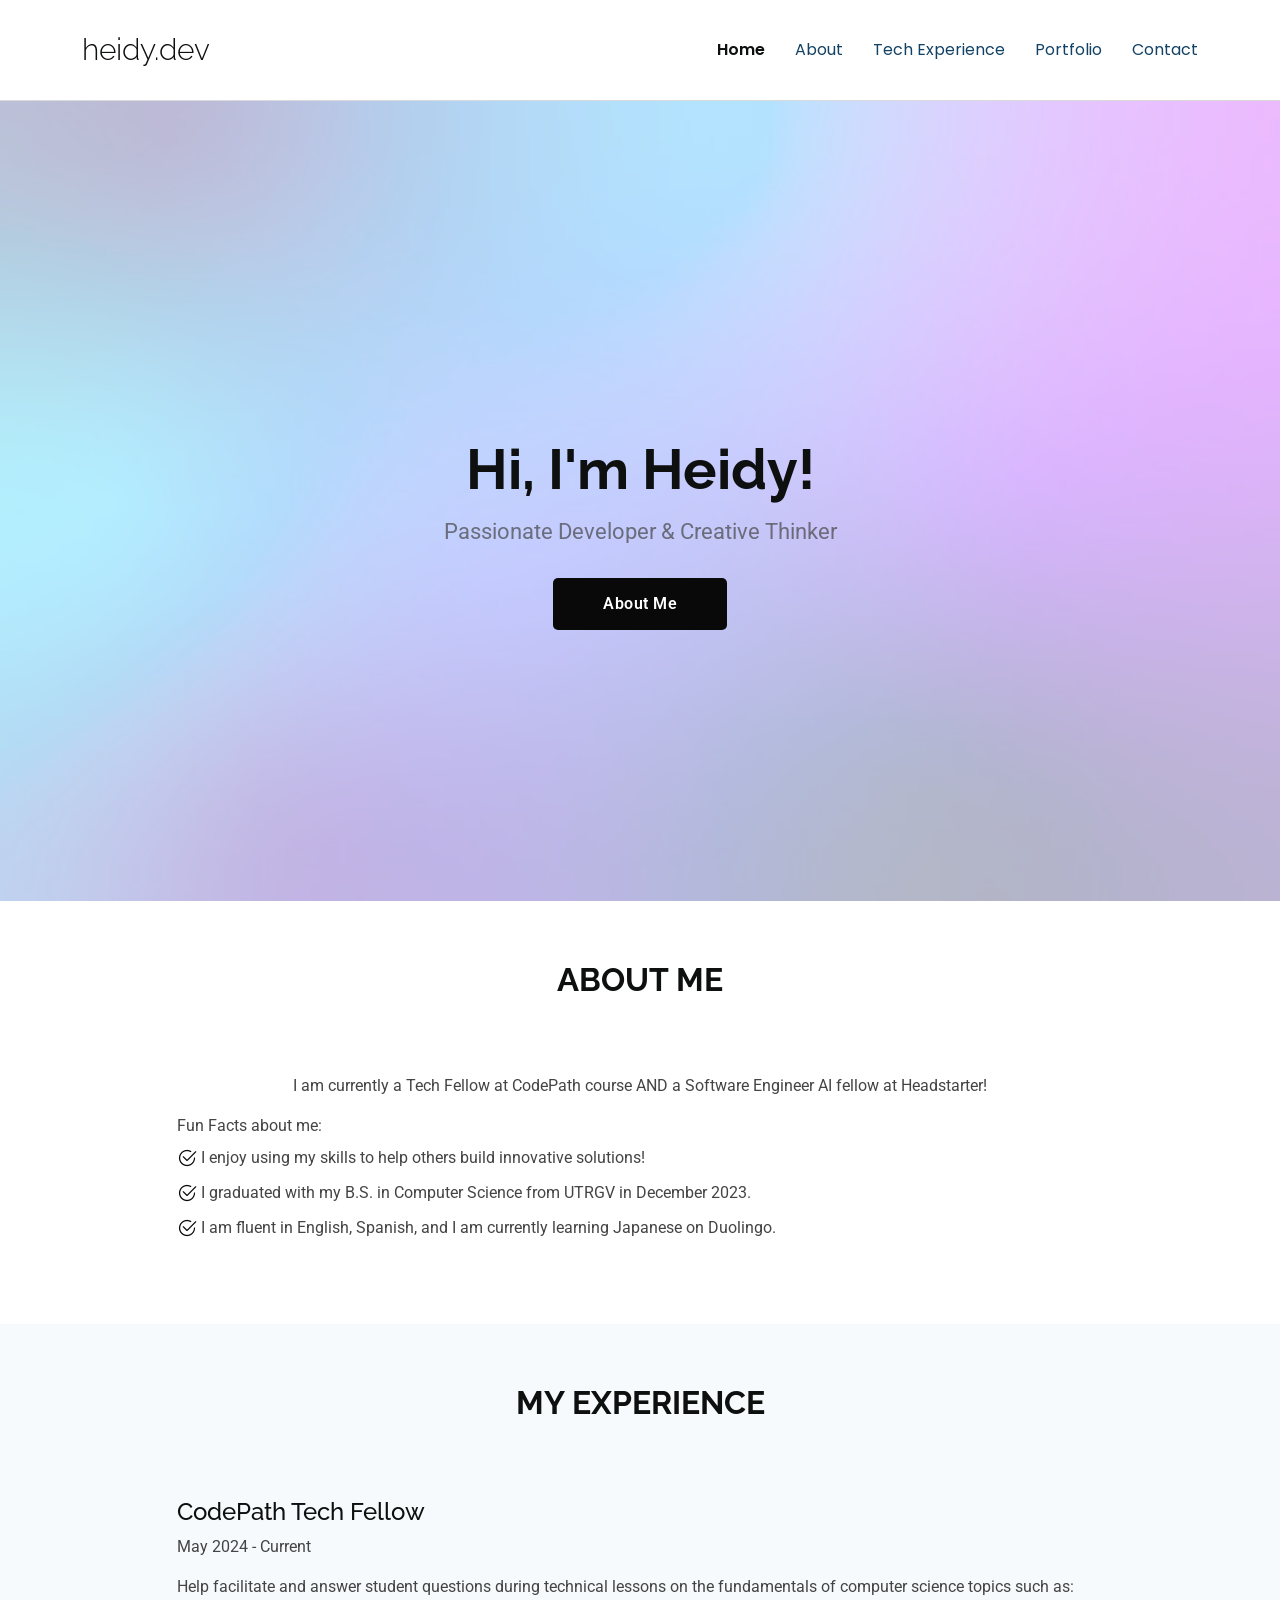
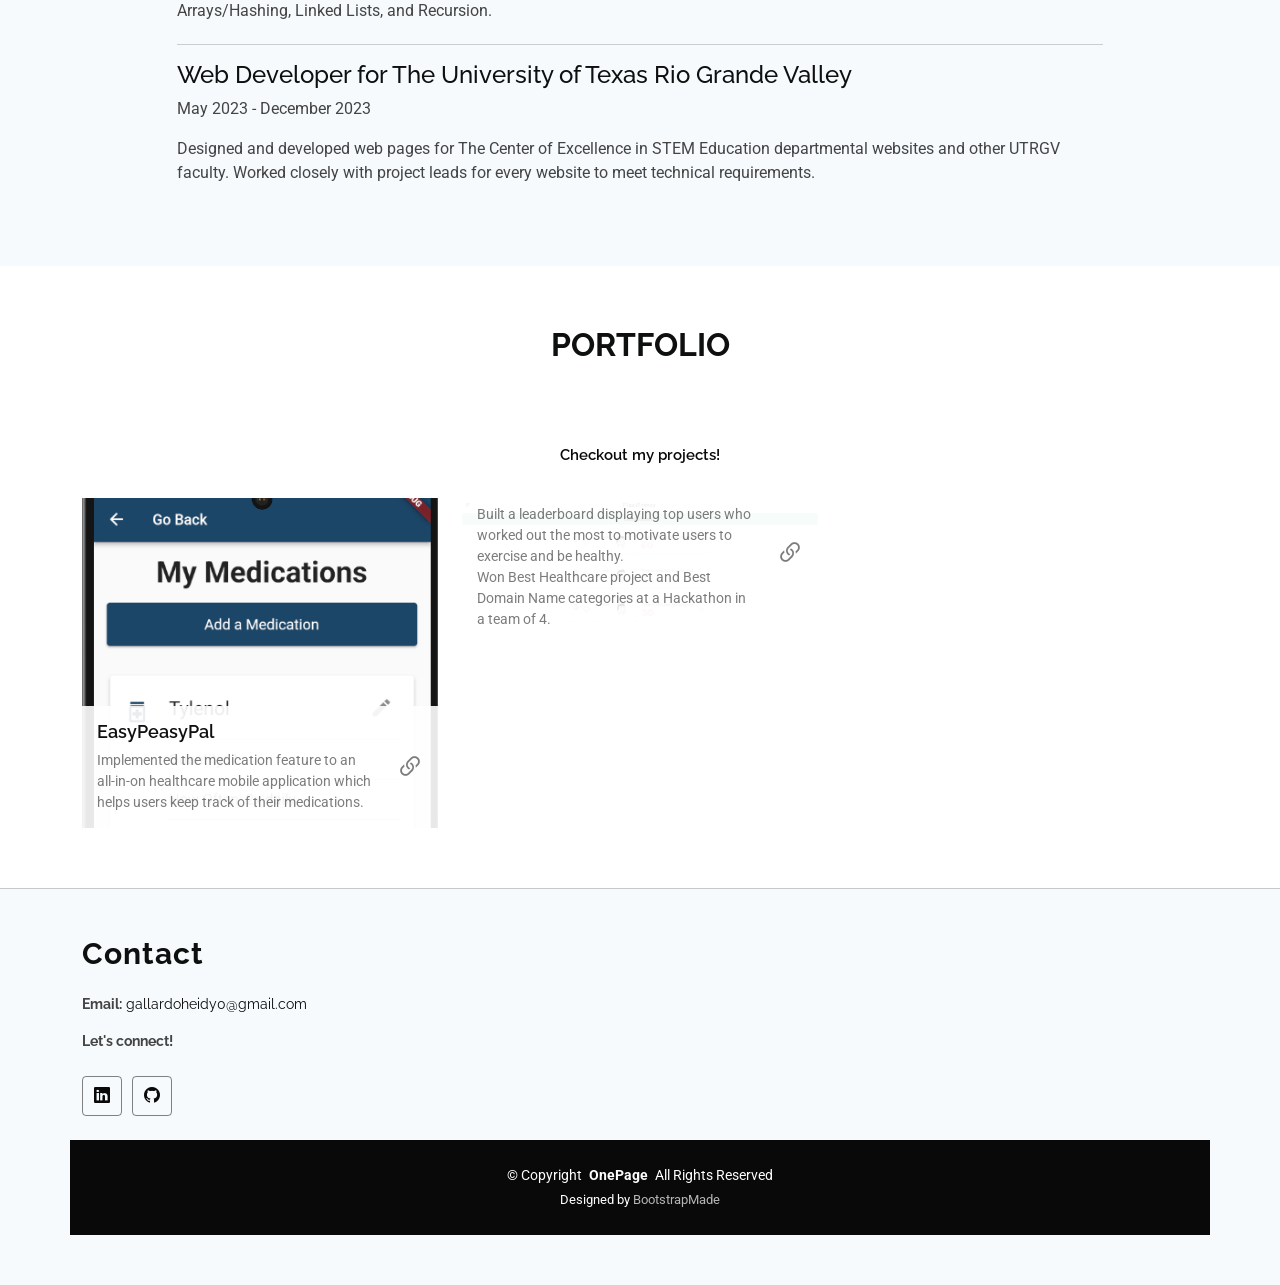
==== commit a182e642: "updated projects section" ====
--- a/index.html
+++ b/index.html
@@ -187,22 +187,30 @@
 
           <ul class="portfolio-filters isotope-filters" data-aos="fade-up" data-aos-delay="100">
             <li data-filter="*" class="filter-active">Checkout my projects!</li>
-            <!--<li data-filter=".filter-app">App</li>-->
-            <!--<li data-filter=".filter-product">Card</li>-->
-            <!--<li data-filter=".filter-branding">Web</li>-->
+        
           </ul><!-- End Portfolio Filters -->
 
           <div class="row gy-4 isotope-container" data-aos="fade-up" data-aos-delay="200">
 
             <div class="col-lg-4 col-md-6 portfolio-item isotope-item filter-branding">
-              <img src="assets/img/masonry-portfolio/masonry-portfolio-3.jpg" class="img-fluid" alt="">
+              <img src="assets/img/medications.png" class="img-fluid" alt="">
               <div class="portfolio-info">
-                <h4>Branding 1</h4>
-                <p>Lorem ipsum, dolor sit</p>
-                <a href="assets/img/masonry-portfolio/masonry-portfolio-3.jpg" title="Branding 1"
-                  data-gallery="portfolio-gallery-branding" class="glightbox preview-link"><i
-                    class="bi bi-zoom-in"></i></a>
-                <a href="portfolio-details.html" title="More Details" class="details-link"><i
+                <h4>EasyPeasyPal</h4>
+                <p>Implemented the medication feature to an all-in-on healthcare mobile application which helps users keep track of their medications.</p>
+                
+                <a href="https://github.com/frankynava22/easypeasypal" title="More Details" class="details-link"><i
+                    class="bi bi-link-45deg"></i></a>
+              </div>
+            </div><!-- End Portfolio Item -->
+
+            <div class="col-lg-4 col-md-6 portfolio-item isotope-item filter-branding">
+              <img id="leaderboard-img" src="assets/img/leaderboard.png" class="img-fluid" alt="">
+              <div class="portfolio-info">
+                <h4>FlexiFrenzy</h4>
+                <p>Built a leaderboard displaying top users who worked out the most to motivate users to exercise and be healthy. </p>
+                <p>Won Best Healthcare project and Best Domain Name categories at a Hackathon in a team of 4.</p>
+                
+                <a href="https://github.com/brubiol/Hackathon-2023/tree/3462a48cfcf92907704f547851f81b1fc18025a1" title="More Details" class="details-link"><i
                     class="bi bi-link-45deg"></i></a>
               </div>
             </div><!-- End Portfolio Item -->
--- a/assets/css/main.css
+++ b/assets/css/main.css
@@ -1418,15 +1418,16 @@
 }
 
 .portfolio .portfolio-item .portfolio-info {
-  opacity: 0;
+  opacity: 1; /*changed from 0 to 1 */
   position: absolute;
   left: 12px;
   right: 12px;
-  bottom: -100%;
+  bottom: 0; /*changed from -100% to 0 */
   z-index: 3;
   transition: all ease-in-out 0.5s;
   background: color-mix(in srgb, var(--background-color), transparent 10%);
   padding: 15px;
+  
 }
 
 .portfolio .portfolio-item .portfolio-info h4 {
@@ -2065,4 +2066,9 @@
 --------------------------------------------------------------*/
 .starter-section {
   /* Add your styles here */
+}
+
+#leaderboard image 
+#leaderboard-img {
+  height: 700px;
 }
